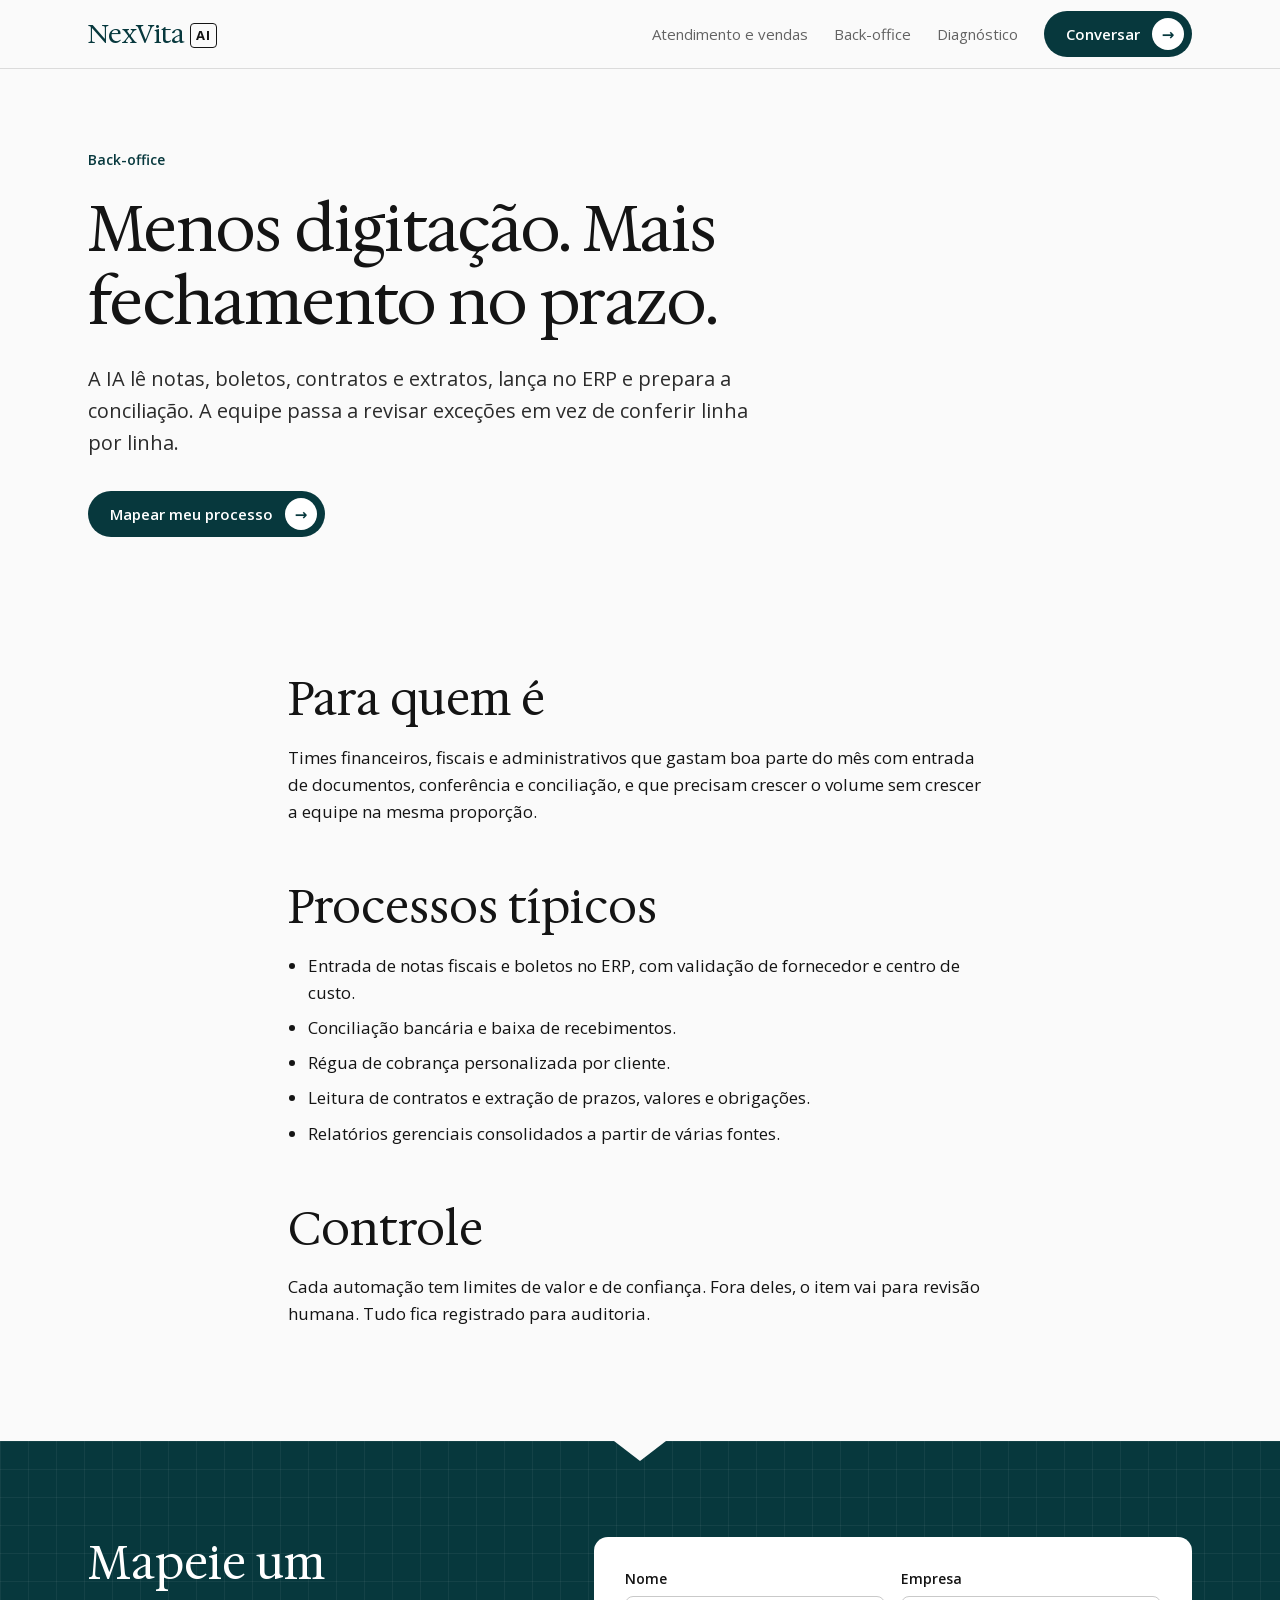
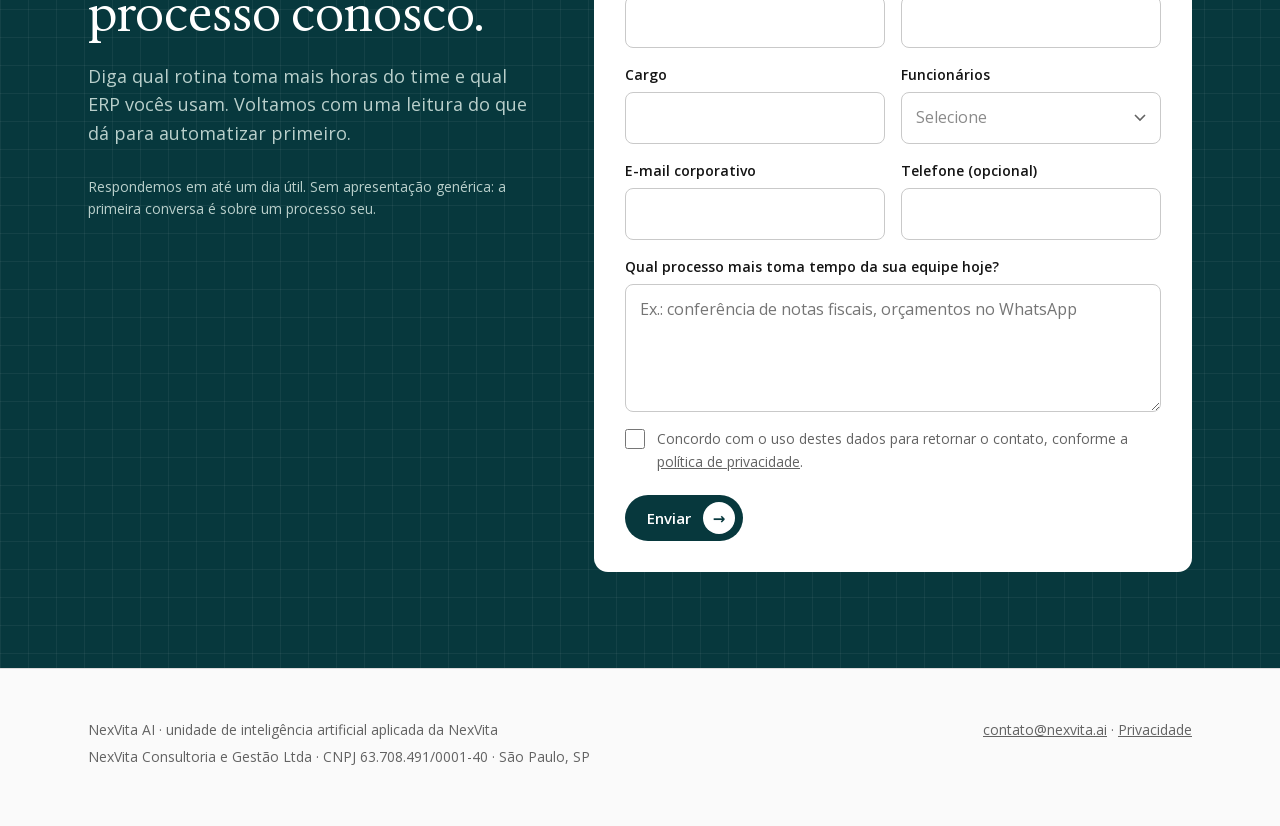
==== backoffice/index.html @ 095fb398 "links relativos" ====
<!doctype html>
<html lang="pt-BR">
<head>
<meta charset="utf-8">
<meta name="viewport" content="width=device-width,initial-scale=1">
<title>Automação de back-office com IA — NexVita AI</title>
<meta name="description" content="Documentos, financeiro e fiscal sem redigitação: leitura de notas e boletos, lançamento no ERP, conciliação e cobrança com IA.">
<link rel="canonical" href="https://nexvita.ai/backoffice/">
<meta property="og:title" content="Automação de back-office com IA — NexVita AI">
<meta property="og:description" content="Documentos, financeiro e fiscal sem redigitação: leitura de notas e boletos, lançamento no ERP, conciliação e cobrança com IA.">
<meta property="og:url" content="https://nexvita.ai/backoffice/">
<meta property="og:type" content="website">
<meta property="og:locale" content="pt_BR">
<meta name="robots" content="noindex,nofollow"><!-- STAGING: remover no lançamento -->
<meta name="theme-color" content="#07383d">
<link rel="icon" href="../assets/favicon.svg" type="image/svg+xml">
<link rel="preload" href="../assets/HedvigLettersSerif.woff2" as="font" type="font/woff2" crossorigin>
<link rel="stylesheet" href="../assets/site.css">
<!-- MEDICAO: inserir aqui GA4 (gtag) e Meta Pixel após aprovação e com aviso de cookies. Nada é carregado hoje. -->
</head>
<body>
<header class="top"><div class="wrap">
  <a class="marca" href="../" aria-label="NexVita AI, início">NexVita <b>AI</b></a>
  <nav class="nav" aria-label="Principal">
    <a href="../whatsapp/">Atendimento e vendas</a>
    <a href="../backoffice/">Back-office</a>
    <a href="../diagnostico/">Diagnóstico</a>
    <a class="btn" href="#conversa">Conversar</a>
  </nav>
</div></header>
<main>

<section class="oferta-topo"><div class="wrap">
 <div class="rot">Back-office</div>
 <h1>Menos digitação. Mais fechamento no prazo.</h1>
 <p class="lead">A IA lê notas, boletos, contratos e extratos, lança no ERP e prepara a conciliação. A equipe passa a revisar exceções em vez de conferir linha por linha.</p>
 <div class="acoes" style="margin-top:32px"><a class="btn" href="#conversa">Mapear meu processo</a></div>
</div></section>
<section class="secao" style="padding-top:24px"><div class="wrap texto">
 <h2>Para quem é</h2>
 <p>Times financeiros, fiscais e administrativos que gastam boa parte do mês com entrada de documentos, conferência e conciliação, e que precisam crescer o volume sem crescer a equipe na mesma proporção.</p>
 <h2>Processos típicos</h2>
 <ul>
  <li>Entrada de notas fiscais e boletos no ERP, com validação de fornecedor e centro de custo.</li>
  <li>Conciliação bancária e baixa de recebimentos.</li>
  <li>Régua de cobrança personalizada por cliente.</li>
  <li>Leitura de contratos e extração de prazos, valores e obrigações.</li>
  <li>Relatórios gerenciais consolidados a partir de várias fontes.</li>
 </ul>
 <h2>Controle</h2>
 <p>Cada automação tem limites de valor e de confiança. Fora deles, o item vai para revisão humana. Tudo fica registrado para auditoria.</p>
</div></section>

<div class="entalhe" aria-hidden="true"></div>
<section class="escuro secao" id="conversa">
 <div class="wrap form-area">
  <div>
   <h2>Mapeie um processo conosco.</h2>
   <p class="muted" style="margin-top:20px;font-size:18px">Diga qual rotina toma mais horas do time e qual ERP vocês usam. Voltamos com uma leitura do que dá para automatizar primeiro.</p>
   <p class="muted small" style="margin-top:28px">Respondemos em até um dia útil. Sem apresentação genérica: a primeira conversa é sobre um processo seu.</p>
  </div>
  <form class="contato" data-oferta="backoffice" novalidate>
   <div class="campos">
    <div class="campo"><label for="nome-backoffice">Nome</label><input id="nome-backoffice" name="nome" autocomplete="name" required></div>
    <div class="campo"><label for="empresa-backoffice">Empresa</label><input id="empresa-backoffice" name="empresa" autocomplete="organization" required></div>
    <div class="campo"><label for="cargo-backoffice">Cargo</label><input id="cargo-backoffice" name="cargo" autocomplete="organization-title"></div>
    <div class="campo"><label for="porte-backoffice">Funcionários</label>
     <select id="porte-backoffice" name="porte" required><option value="">Selecione</option><option>Até 20</option><option>20 a 49</option><option>50 a 249</option><option>250 a 999</option><option>1.000 ou mais</option></select></div>
    <div class="campo"><label for="email-backoffice">E-mail corporativo</label><input id="email-backoffice" name="email" type="email" autocomplete="email" required></div>
    <div class="campo"><label for="tel-backoffice">Telefone (opcional)</label><input id="tel-backoffice" name="telefone" type="tel" autocomplete="tel"></div>
    <div class="campo cheio"><label for="proc-backoffice">Qual processo mais toma tempo da sua equipe hoje?</label><textarea id="proc-backoffice" name="processo" rows="4" placeholder="Ex.: conferência de notas fiscais, orçamentos no WhatsApp"></textarea></div>
    <label class="aceite"><input type="checkbox" name="aceite" required> Concordo com o uso destes dados para retornar o contato, conforme a <a href="../privacidade/">política de privacidade</a>.</label>
    <div class="hp" aria-hidden="true"><input name="website" tabindex="-1" autocomplete="off"></div>
   </div>
   <div class="form-rodape"><button class="btn" type="submit">Enviar</button><span class="status" role="status" aria-live="polite"></span></div>
  </form>
 </div>
</section>
</main>
<footer><div class="wrap">
 <div>NexVita AI · unidade de inteligência artificial aplicada da NexVita<br>NexVita Consultoria e Gestão Ltda · CNPJ 63.708.491/0001-40 · São Paulo, SP</div>
 <div><a href="mailto:contato@nexvita.ai">contato@nexvita.ai</a> · <a href="../privacidade/">Privacidade</a></div>
</div></footer>
<script src="../assets/site.js" defer></script>
</body>
</html>
---- assets/site.css ----
@font-face{font-family:"Hedvig";src:url("HedvigLettersSerif.woff2") format("woff2");font-display:swap}
@font-face{font-family:"Open Sans";src:url("OpenSans.woff2") format("woff2");font-weight:300 800;font-display:swap}

:root{
  --petroleo:#07383d;
  --petroleo-2:#165559;
  --papel:#fafafa;
  --tinta:#141414;
  --cinza:#636363;
  --linha:#dbdbdb;
  --brilho:#a9d6cb;          /* acento da unidade AI, só sobre fundo escuro */
  --serif:"Hedvig",Georgia,"Times New Roman",serif;
  --sans:"Open Sans",system-ui,-apple-system,"Segoe UI",sans-serif;
  --w:1160px;
}
*{box-sizing:border-box}
html{-webkit-text-size-adjust:100%}
body{margin:0;background:var(--papel);color:var(--tinta);font:400 17px/1.6 var(--sans)}
a{color:inherit}
img{max-width:100%}
.wrap{max-width:var(--w);margin:0 auto;padding:0 28px}
h1,h2,h3{font-family:var(--serif);font-weight:400;line-height:1.14;margin:0;text-wrap:balance}
h1{font-size:clamp(40px,6.2vw,76px);letter-spacing:-.01em}
h2{font-size:clamp(30px,3.8vw,46px)}
h3{font-size:24px}
p{margin:0 0 1em;text-wrap:pretty}
.muted{color:var(--cinza)}
.small{font-size:14px}

/* topo */
.top{position:sticky;top:0;z-index:20;background:rgba(250,250,250,.92);backdrop-filter:saturate(1.2) blur(6px);border-bottom:1px solid var(--linha)}
.top .wrap{display:flex;align-items:center;justify-content:space-between;height:68px;gap:24px}
.marca{display:flex;align-items:baseline;gap:6px;text-decoration:none;font-family:var(--serif);font-size:26px;color:var(--petroleo)}
.marca b{font-family:var(--sans);font-weight:700;font-size:13px;letter-spacing:.08em;color:var(--tinta);border:1px solid var(--tinta);border-radius:4px;padding:1px 5px;transform:translateY(-3px)}
.nav{display:flex;gap:26px;align-items:center;font-size:15px}
.nav a{text-decoration:none;color:var(--cinza)}
.nav a:hover{color:var(--tinta)}
@media (max-width:820px){.nav a:not(.btn){display:none}}

/* botões */
.btn{display:inline-flex;align-items:center;gap:12px;min-height:46px;padding:0 8px 0 22px;border-radius:999px;background:var(--petroleo);color:#fff!important;text-decoration:none;font-weight:600;font-size:15px;border:0;cursor:pointer;font-family:var(--sans)}
.btn::after{content:"→";display:grid;place-items:center;width:32px;height:32px;border-radius:50%;background:#fff;color:var(--petroleo);font-weight:700}
.btn:hover{background:var(--petroleo-2)}
.btn:focus-visible,.link:focus-visible,input:focus-visible,select:focus-visible,textarea:focus-visible{outline:2px solid var(--petroleo);outline-offset:3px}
.btn.claro{background:#fff;color:var(--petroleo)!important}
.btn.claro::after{background:var(--petroleo);color:#fff}
.btn.claro:hover{background:#eef5f3}
.link{color:var(--petroleo);font-weight:600;text-decoration:none;border-bottom:1px solid currentColor}

/* abertura */
.abre{padding:96px 0 72px}
.abre .grid{display:grid;grid-template-columns:1.35fr .65fr;gap:56px;align-items:start}
.abre .lead{font-size:20px;color:#2b2b2b;max-width:620px;margin-top:28px}
.abre .acoes{display:flex;gap:22px;align-items:center;margin-top:34px;flex-wrap:wrap}
.abre aside{border-left:1px solid var(--linha);padding-left:28px;padding-top:10px;font-size:16px;color:#4a4a4a}
.abre aside strong{display:block;color:var(--tinta);font-weight:600;margin-bottom:4px}
.abre aside p{margin-bottom:18px}
@media (max-width:900px){.abre{padding:64px 0 48px}.abre .grid{grid-template-columns:1fr;gap:36px}.abre aside{border-left:0;border-top:1px solid var(--linha);padding:24px 0 0}}

/* faixa escura com micro-grid */
.escuro{background:var(--petroleo);color:#eaf2f0;position:relative;overflow:hidden}
.escuro::before{content:"";position:absolute;inset:0;background-image:linear-gradient(rgba(255,255,255,.05) 1px,transparent 1px),linear-gradient(90deg,rgba(255,255,255,.05) 1px,transparent 1px);background-size:28px 28px;pointer-events:none}
.escuro .wrap{position:relative}
.escuro h2{color:#fff}
.escuro .muted{color:#b9cfcb}
.escuro .acento{color:var(--brilho)}
.secao{padding:96px 0}
@media (max-width:820px){.secao{padding:64px 0}}
.entalhe{display:none}
.escuro::after{content:"";position:absolute;left:50%;top:0;transform:translateX(-50%);border-left:26px solid transparent;border-right:26px solid transparent;border-top:20px solid var(--papel)}

/* frentes: lista com pesos diferentes, não cards iguais */
.frentes{margin-top:48px;border-top:1px solid rgba(255,255,255,.18)}
.frente{display:grid;grid-template-columns:220px 1fr auto;gap:36px;padding:34px 0;border-bottom:1px solid rgba(255,255,255,.18);align-items:start;text-decoration:none;color:inherit}
.frente:hover h3{color:var(--brilho)}
.frente .rot{font-size:14px;color:var(--brilho);font-weight:600;padding-top:8px}
.frente h3{font-size:30px;color:#fff;margin-bottom:10px;transition:color .15s}
.frente p{color:#c9dbd7;margin:0;max-width:640px}
.frente .seta{font-size:26px;color:var(--brilho);padding-top:4px}

@media (max-width:820px){.frente{grid-template-columns:1fr;gap:8px}.frente .seta{display:none}}

/* método */
.metodo{display:grid;grid-template-columns:repeat(3,1fr);gap:0;margin-top:40px;border-top:1px solid var(--linha)}
.passo{padding:28px 28px 8px 0}
.passo + .passo{padding-left:28px;border-left:1px solid var(--linha)}
.passo .quando{font-size:13px;font-weight:600;color:var(--petroleo);margin-bottom:14px}
.passo h3{margin-bottom:12px}
@media (max-width:820px){.metodo{grid-template-columns:1fr}.passo + .passo{padding-left:0;border-left:0;border-top:1px solid var(--linha)}}

/* princípios */
.duas{display:grid;grid-template-columns:.8fr 1.2fr;gap:64px;align-items:start}
.duas > div > h2:first-child{margin-top:-6px}
.principios{margin:0;padding:0;list-style:none;border-top:1px solid var(--linha)}
.principios li{padding:22px 0;border-bottom:1px solid var(--linha);display:grid;grid-template-columns:260px 1fr;gap:24px}
.principios strong{font-family:var(--serif);font-weight:400;font-size:21px;line-height:1.25}
.principios span{color:#3a3a3a}
@media (max-width:900px){.duas{grid-template-columns:1fr;gap:28px}.principios li{grid-template-columns:1fr;gap:6px}}

/* exemplos de processos */
.processos{columns:2;column-gap:56px;margin-top:36px;padding:0;list-style:none;border-top:1px solid var(--linha)}
.processos li{break-inside:avoid;padding:14px 0;border-bottom:1px solid var(--linha)}
.processos li b{font-weight:600}
@media (max-width:720px){.processos{columns:1}}

/* faq */
details{border-bottom:1px solid var(--linha);padding:20px 0}
details:first-of-type{border-top:1px solid var(--linha)}
summary{cursor:pointer;font-family:var(--serif);font-size:22px;list-style:none;display:flex;justify-content:space-between;gap:24px}
summary::-webkit-details-marker{display:none}
summary::after{content:"+";font-family:var(--sans);color:var(--petroleo);font-weight:600}
details[open] summary::after{content:"–"}
details p{margin:14px 0 0;color:#333;max-width:760px}

/* formulário */
.form-area{display:grid;grid-template-columns:.85fr 1.15fr;gap:64px;align-items:start}
@media (max-width:900px){.form-area{grid-template-columns:1fr;gap:32px}}
form.contato{background:#fff;border:1px solid rgba(255,255,255,.2);border-radius:14px;padding:30px;color:var(--tinta)}
.campos{display:grid;grid-template-columns:1fr 1fr;gap:16px}
.campo{display:flex;flex-direction:column;gap:6px}
.campo.cheio{grid-column:1/-1}
@media (max-width:560px){.campos{grid-template-columns:1fr}}
label{font-size:14px;font-weight:600}
input,select,textarea{font:inherit;font-size:16px;padding:12px 14px;border:1px solid #c9c9c9;border-radius:8px;background:#fff;color:var(--tinta);min-height:46px;width:100%}
textarea{min-height:120px;resize:vertical}
.aceite{display:block;position:relative;padding-left:32px;font-size:14px;font-weight:400;color:var(--cinza);grid-column:1/-1}
.aceite input{position:absolute;left:0;top:1px;width:20px;min-height:20px;height:20px;margin:0}
.form-rodape{display:flex;justify-content:space-between;align-items:center;gap:16px;margin-top:22px;flex-wrap:wrap}
.status{font-size:14px;color:var(--cinza);min-height:20px}
.status.ok{color:#0b6b4f}.status.erro{color:#a1261b}
.hp{position:absolute;left:-9999px}

/* rodapé */
footer{padding:48px 0 56px;font-size:14px;color:var(--cinza);border-top:1px solid var(--linha)}
footer .wrap{display:flex;justify-content:space-between;gap:24px;flex-wrap:wrap}
footer a{color:var(--cinza)}

/* página de oferta */
.oferta-topo{padding:80px 0 56px}
.oferta-topo .rot{font-size:14px;font-weight:600;color:var(--petroleo);margin-bottom:22px}
.oferta-topo h1{font-size:clamp(38px,5.4vw,64px);max-width:900px}
.oferta-topo .lead{font-size:20px;max-width:700px;margin-top:24px;color:#2b2b2b}
.texto{max-width:760px}
.texto h2{margin:56px 0 18px}
.texto ul{padding-left:20px}
.texto li{margin-bottom:8px}

@media (prefers-reduced-motion:reduce){*{transition:none!important;scroll-behavior:auto!important}}
html{scroll-behavior:smooth}

select{appearance:none;-webkit-appearance:none;background-image:url("data:image/svg+xml,%3Csvg xmlns='http://www.w3.org/2000/svg' width='12' height='8'%3E%3Cpath d='M1 1l5 5 5-5' fill='none' stroke='%23636363' stroke-width='1.6'/%3E%3C/svg%3E");background-repeat:no-repeat;background-position:right 14px center;padding-right:38px}
select:invalid{color:#8a8a8a}
footer .wrap > div{line-height:1.9}
@media (max-width:560px){
 h1{font-size:40px}
 .abre .acoes{flex-direction:column;align-items:flex-start;gap:18px}
 .abre .acoes .link{padding:10px 0}
 footer a{display:inline-block;padding:8px 0}
 .secao{padding:56px 0}
}
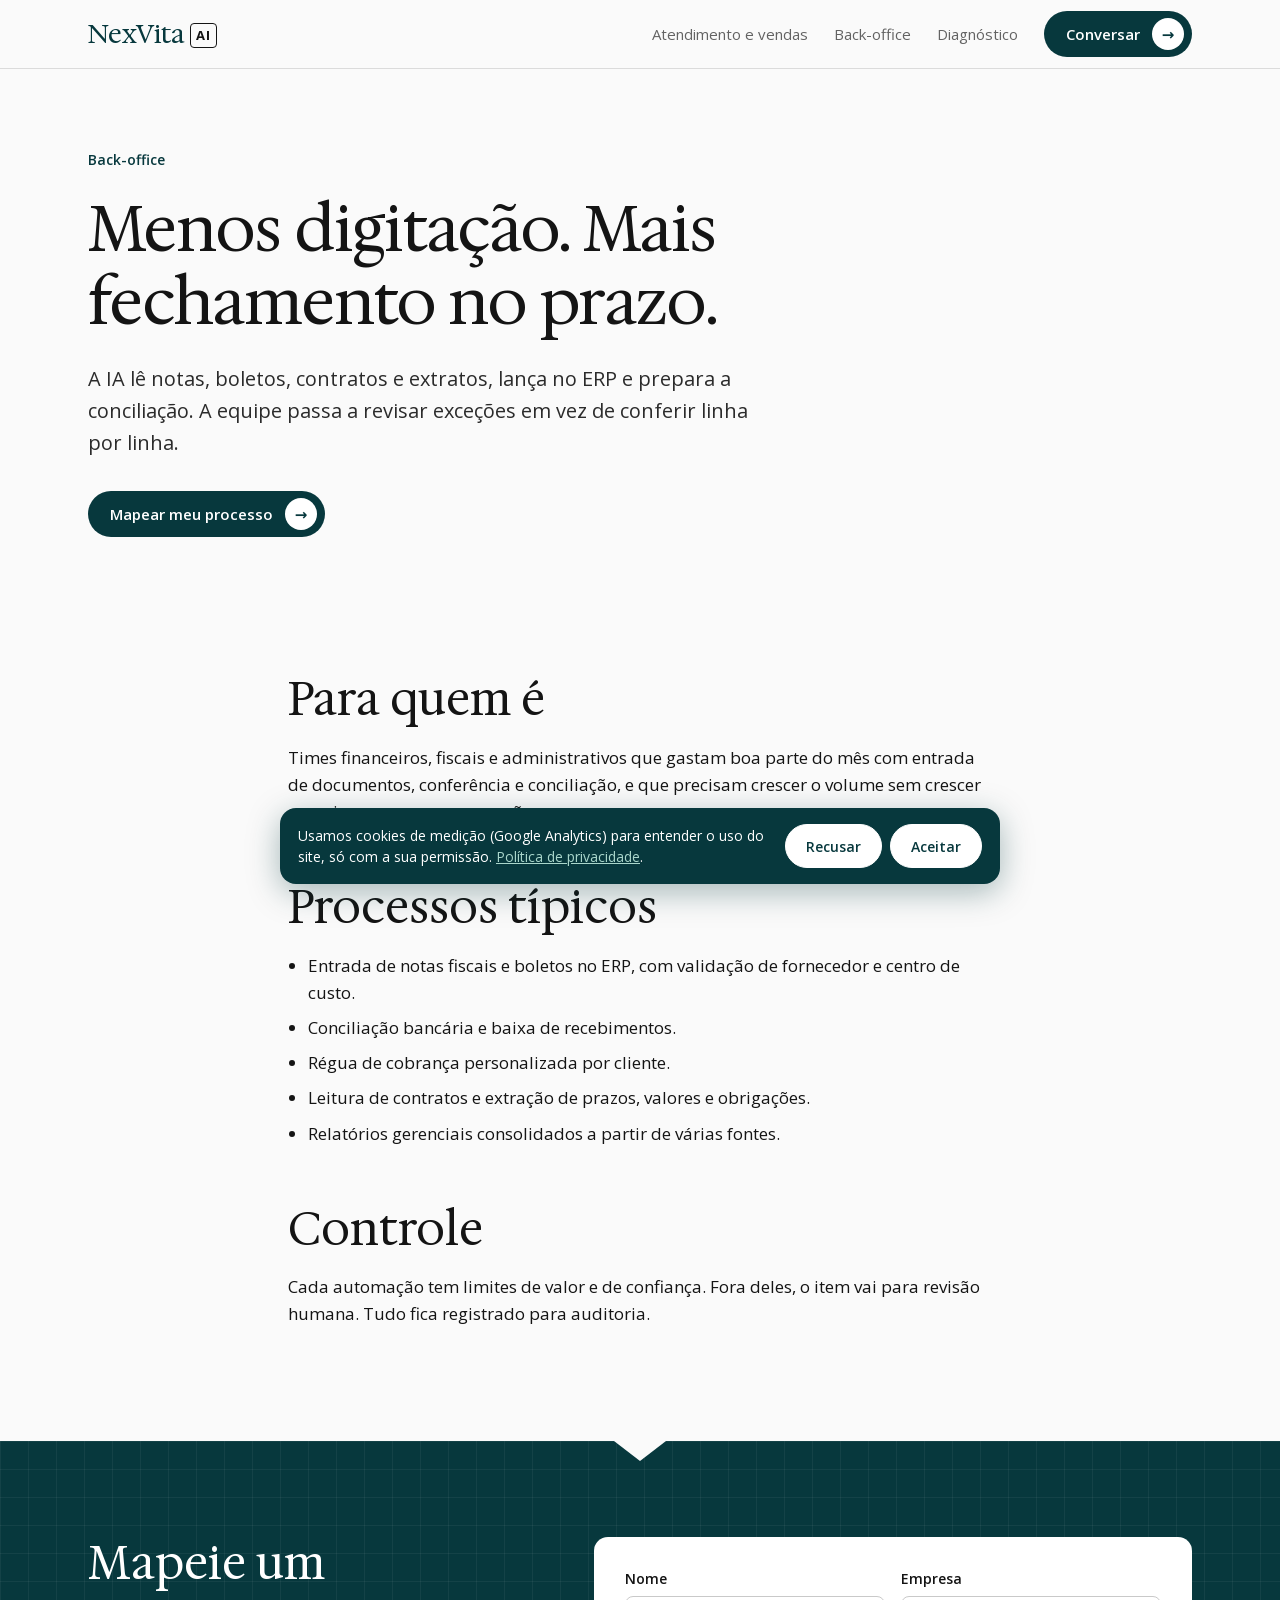
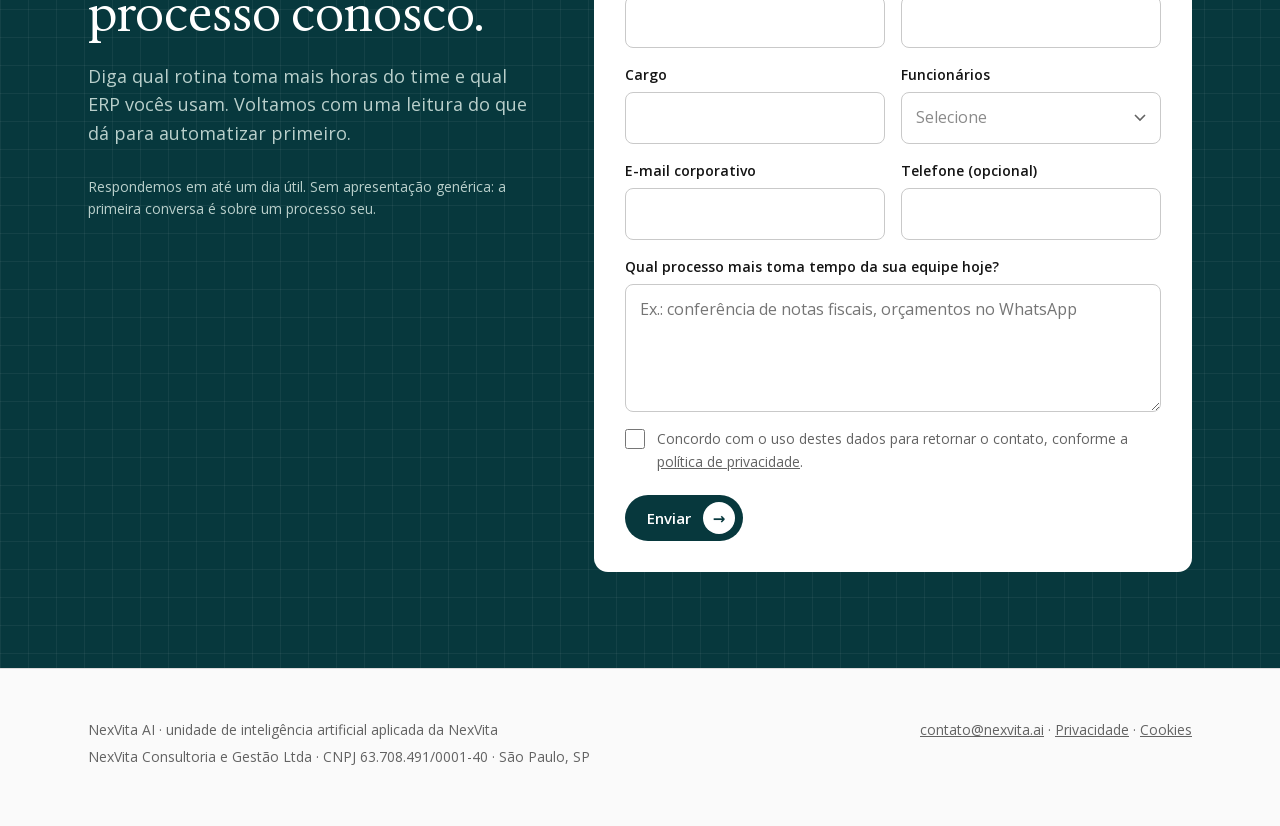
==== commit bfef1ba3: "GA4 G-KE4MM800WH com consentimento (LGPD): aviso de cookies, link Cookies no rodapé, política atuali" ====
--- a/backoffice/index.html
+++ b/backoffice/index.html
@@ -11,12 +11,11 @@
 <meta property="og:url" content="https://nexvita.ai/backoffice/">
 <meta property="og:type" content="website">
 <meta property="og:locale" content="pt_BR">
-<meta name="robots" content="noindex,nofollow"><!-- STAGING: remover no lançamento -->
 <meta name="theme-color" content="#07383d">
 <link rel="icon" href="../assets/favicon.svg" type="image/svg+xml">
 <link rel="preload" href="../assets/HedvigLettersSerif.woff2" as="font" type="font/woff2" crossorigin>
 <link rel="stylesheet" href="../assets/site.css">
-<!-- MEDICAO: inserir aqui GA4 (gtag) e Meta Pixel após aprovação e com aviso de cookies. Nada é carregado hoje. -->
+<!-- MEDICAO: GA4 (G-KE4MM800WH) só carrega após consentimento, via assets/consent.js. Meta Pixel: não instalado. -->
 </head>
 <body>
 <header class="top"><div class="wrap">
@@ -79,8 +78,9 @@
 </main>
 <footer><div class="wrap">
  <div>NexVita AI · unidade de inteligência artificial aplicada da NexVita<br>NexVita Consultoria e Gestão Ltda · CNPJ 63.708.491/0001-40 · São Paulo, SP</div>
- <div><a href="mailto:contato@nexvita.ai">contato@nexvita.ai</a> · <a href="../privacidade/">Privacidade</a></div>
+ <div><a href="mailto:contato@nexvita.ai">contato@nexvita.ai</a> · <a href="../privacidade/">Privacidade</a> · <a href="#" data-cookies>Cookies</a></div>
 </div></footer>
+<script src="../assets/consent.js" defer></script>
 <script src="../assets/site.js" defer></script>
 </body>
 </html>
--- a/assets/site.css
+++ b/assets/site.css
@@ -158,3 +158,11 @@
  footer a{display:inline-block;padding:8px 0}
  .secao{padding:56px 0}
 }
+
+/* aviso de cookies */
+#nv-cookies{position:fixed;left:16px;right:16px;bottom:16px;z-index:50;max-width:720px;margin:0 auto;background:var(--petroleo);color:#fff;border-radius:16px;padding:16px 18px;box-shadow:0 8px 32px rgba(7,56,61,.35),0 0 0 100vmax rgba(250,250,250,0) ;display:flex;gap:16px;align-items:center;flex-wrap:wrap;font-size:14px;line-height:1.5}
+#nv-cookies p{margin:0;flex:1 1 320px}
+#nv-cookies a{color:var(--brilho)}
+.nv-cookies-acoes{display:flex;gap:8px}
+.nv-cookies-acoes button{min-height:44px;padding:0 20px;border-radius:999px;font:600 14px var(--sans);cursor:pointer;border:1px solid #fff;background:#fff;color:var(--petroleo)}
+.nv-cookies-acoes button:focus-visible{outline:2px solid var(--brilho);outline-offset:2px}
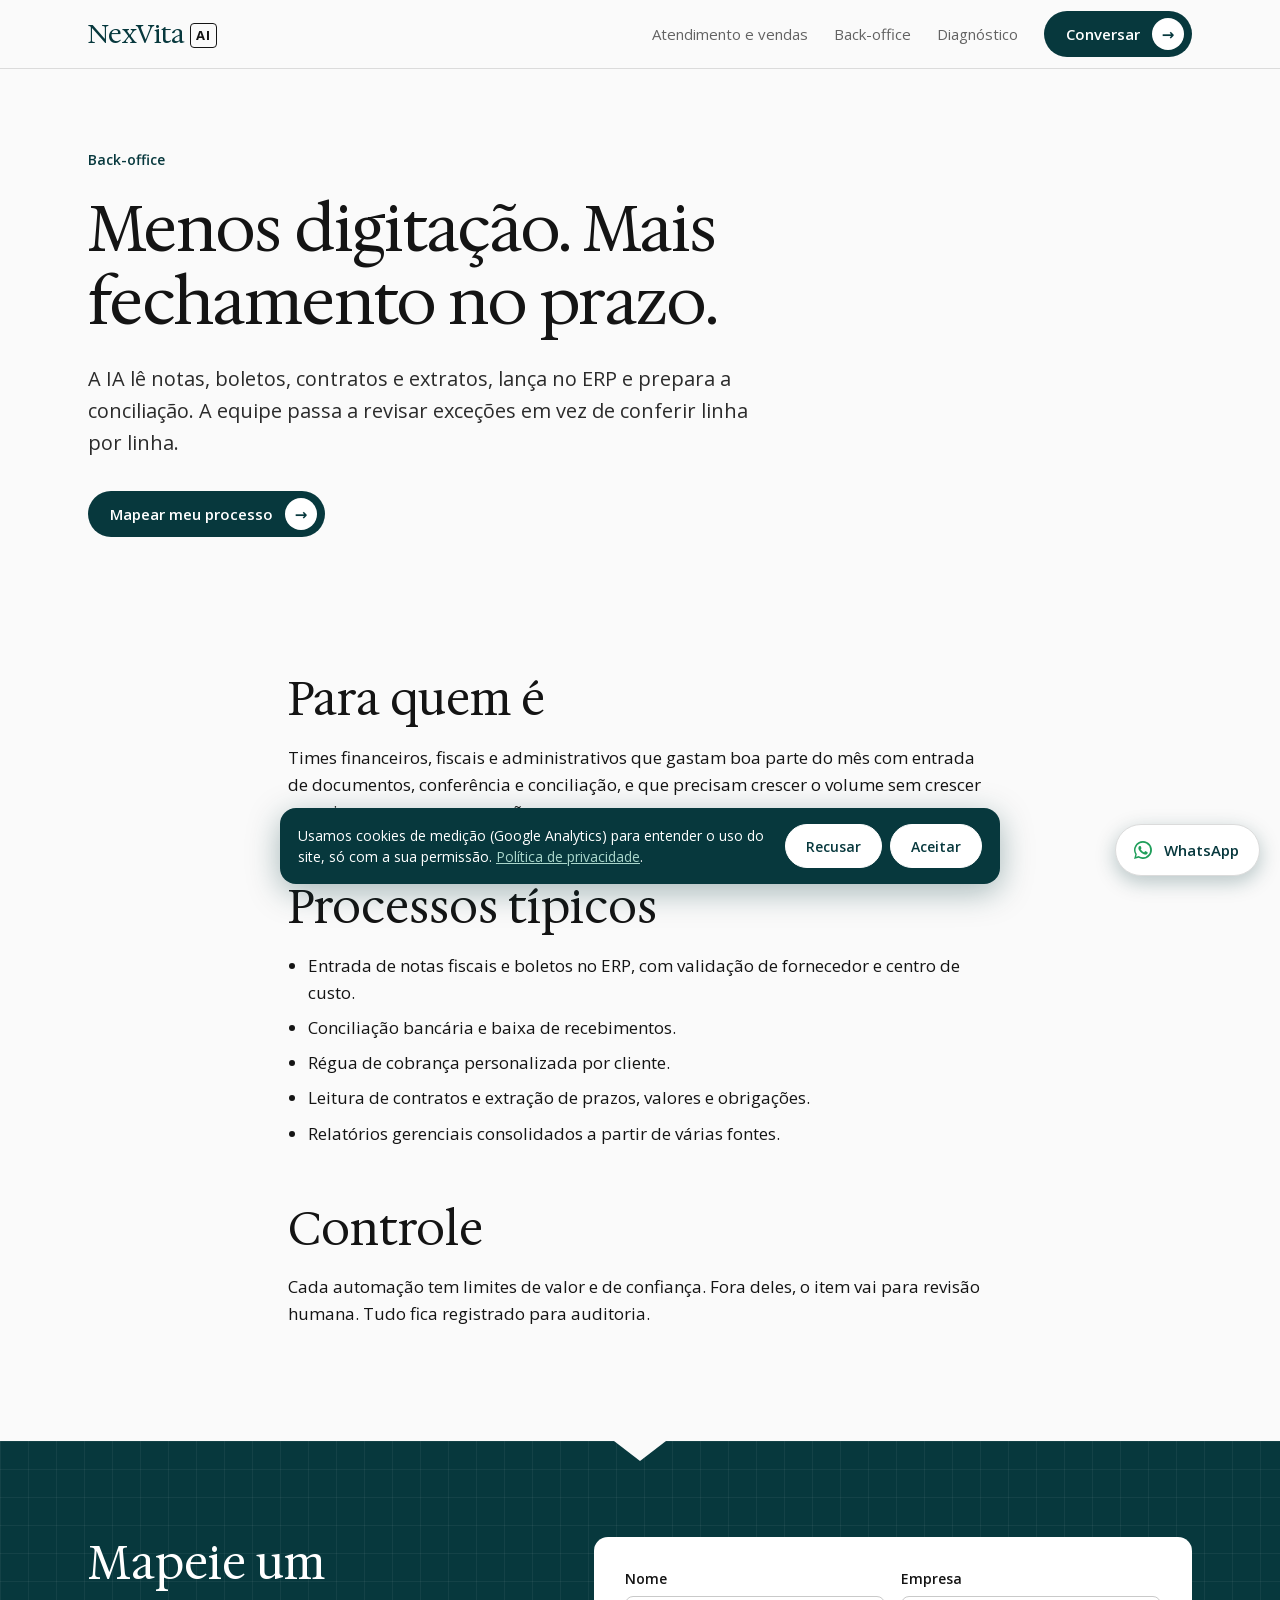
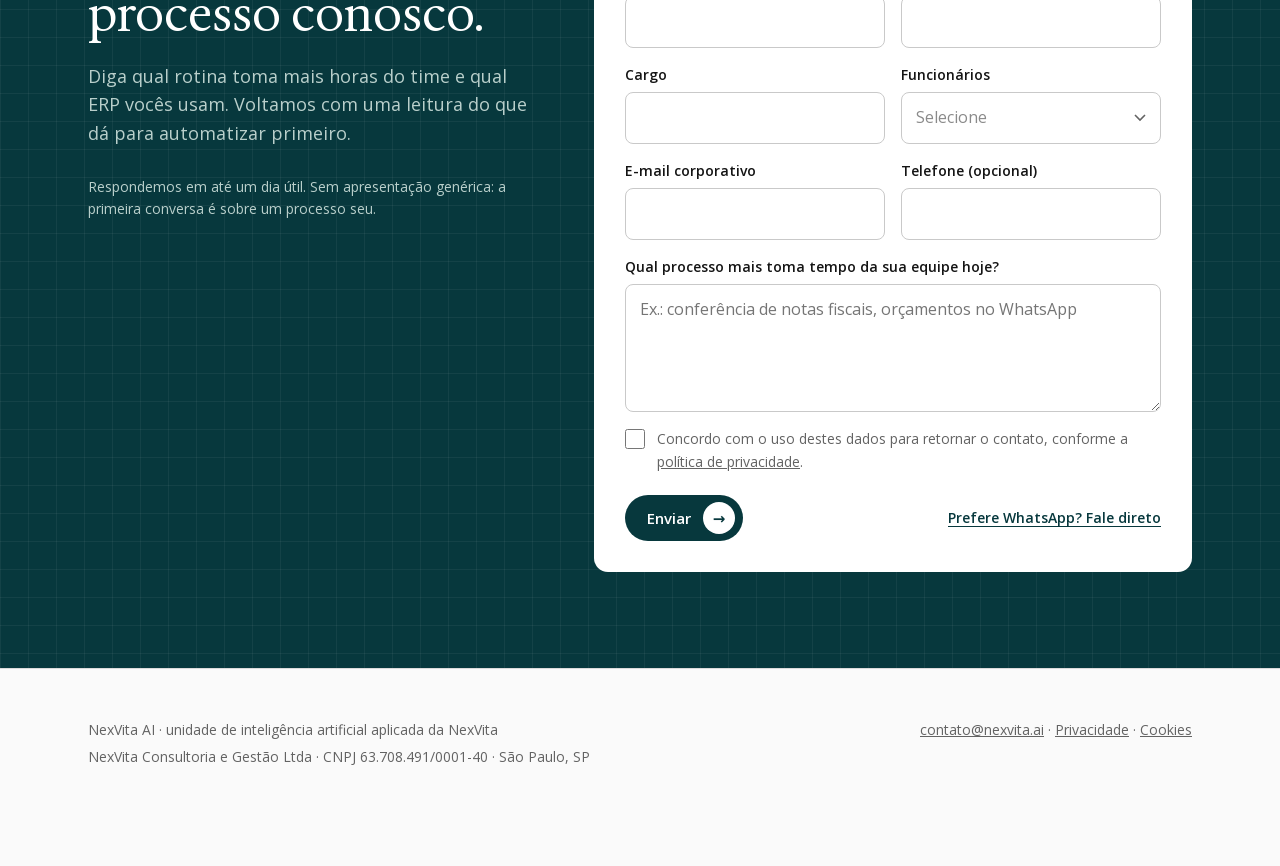
==== commit 25d38ed3: "Formulário: envio real via FormSubmit (antes abria mailto e perdia leads)" ====
--- a/backoffice/index.html
+++ b/backoffice/index.html
@@ -81,6 +81,6 @@
  <div><a href="mailto:contato@nexvita.ai">contato@nexvita.ai</a> · <a href="../privacidade/">Privacidade</a> · <a href="#" data-cookies>Cookies</a></div>
 </div></footer>
 <script src="../assets/consent.js" defer></script>
-<script src="../assets/site.js" defer></script>
+<script src="../assets/site.js?v=20261009" defer></script>
 </body>
 </html>
--- a/assets/site.css
+++ b/assets/site.css
@@ -166,3 +166,13 @@
 .nv-cookies-acoes{display:flex;gap:8px}
 .nv-cookies-acoes button{min-height:44px;padding:0 20px;border-radius:999px;font:600 14px var(--sans);cursor:pointer;border:1px solid #fff;background:#fff;color:var(--petroleo)}
 .nv-cookies-acoes button:focus-visible{outline:2px solid var(--brilho);outline-offset:2px}
+
+/* WhatsApp */
+.nv-wa{position:fixed;right:20px;bottom:24px;z-index:40;display:inline-flex;align-items:center;gap:10px;min-height:52px;padding:0 20px 0 16px;border-radius:999px;background:#fff;color:var(--petroleo);text-decoration:none;font:600 15px var(--sans);border:1px solid var(--linha);box-shadow:0 6px 20px rgba(7,56,61,.28);transition:opacity .2s,transform .2s}
+.nv-wa svg{color:#1f9e5a}
+.nv-wa:hover{background:#eef5f3}
+.nv-wa:focus-visible{outline:2px solid var(--brilho);outline-offset:3px}
+.nv-wa.oculto{opacity:0;transform:translateY(12px);pointer-events:none}
+@media (max-width:560px){.nv-wa span{display:none}.nv-wa{padding:0;width:56px;justify-content:center}}
+.nv-wa-alt{display:inline-flex;align-items:center;min-height:44px;font-size:14px;font-weight:600;color:var(--petroleo);text-decoration:underline;text-underline-offset:3px}
+footer{padding-bottom:96px}
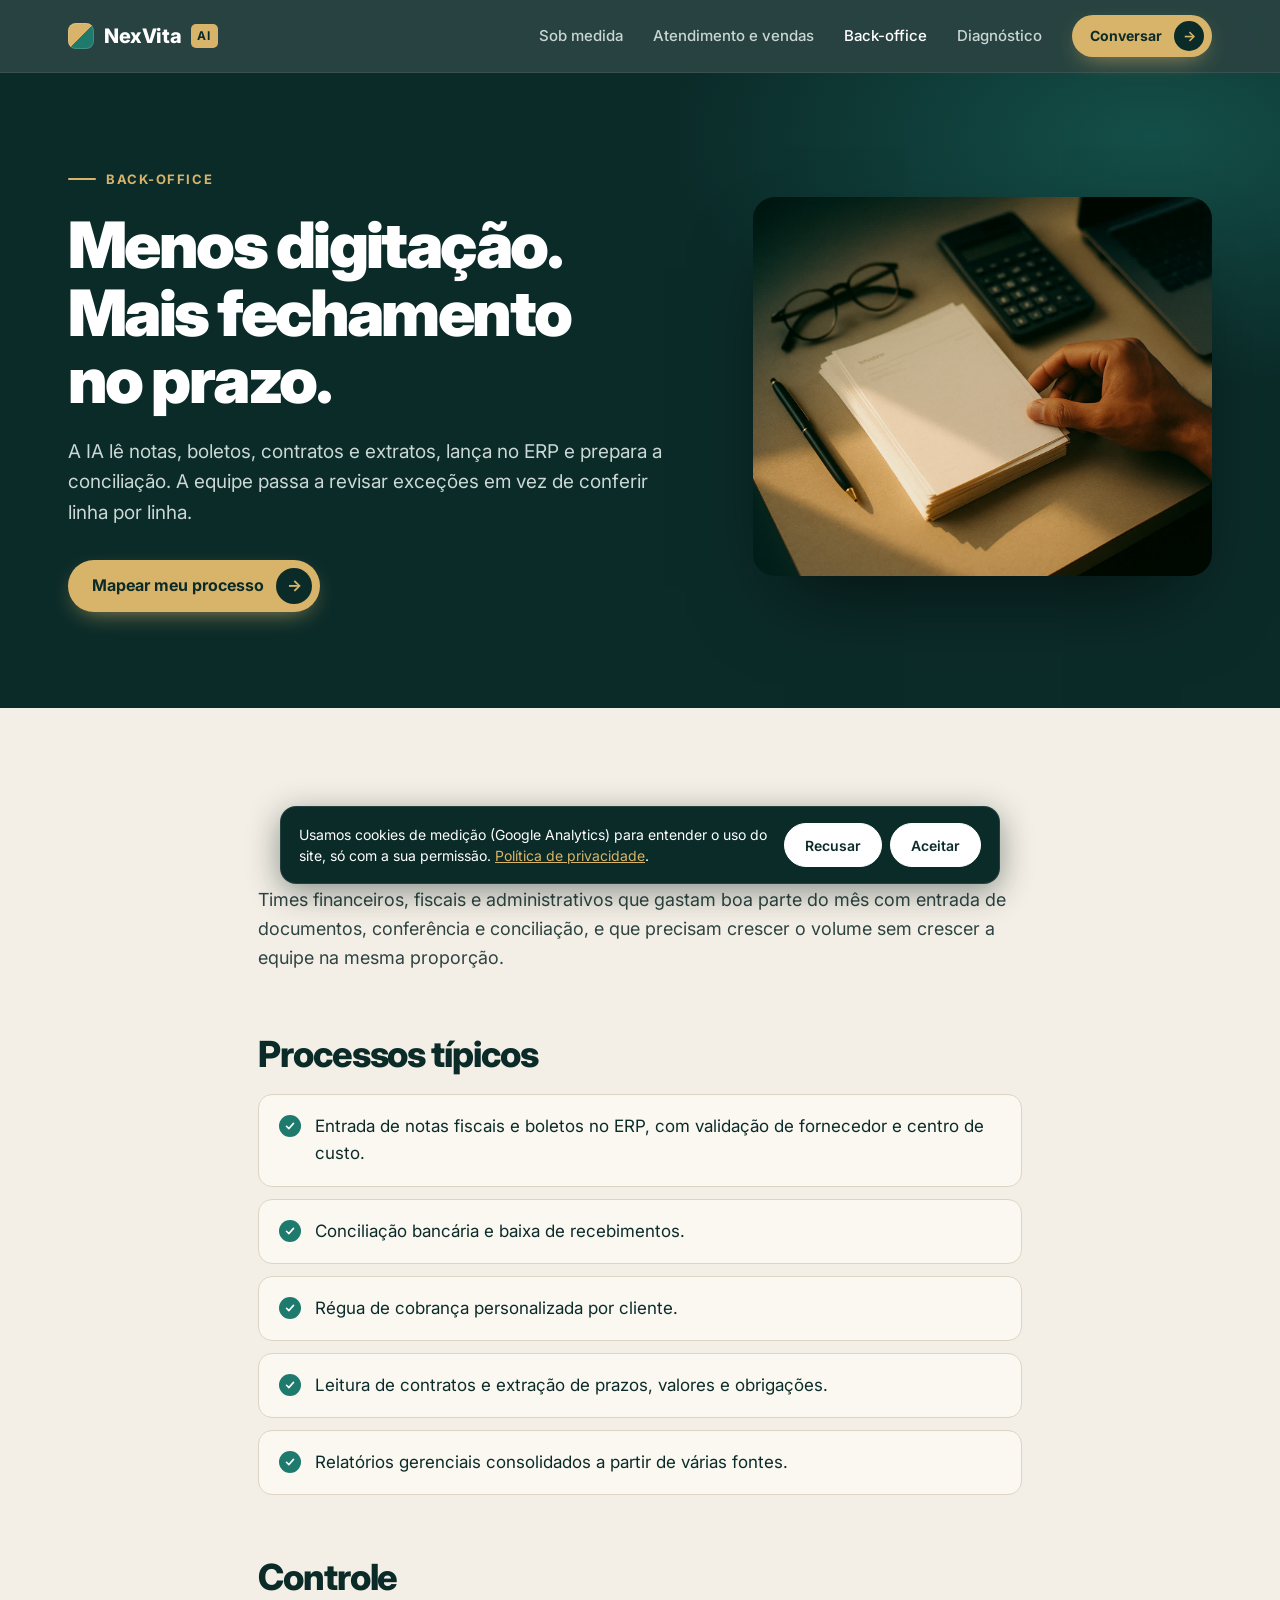
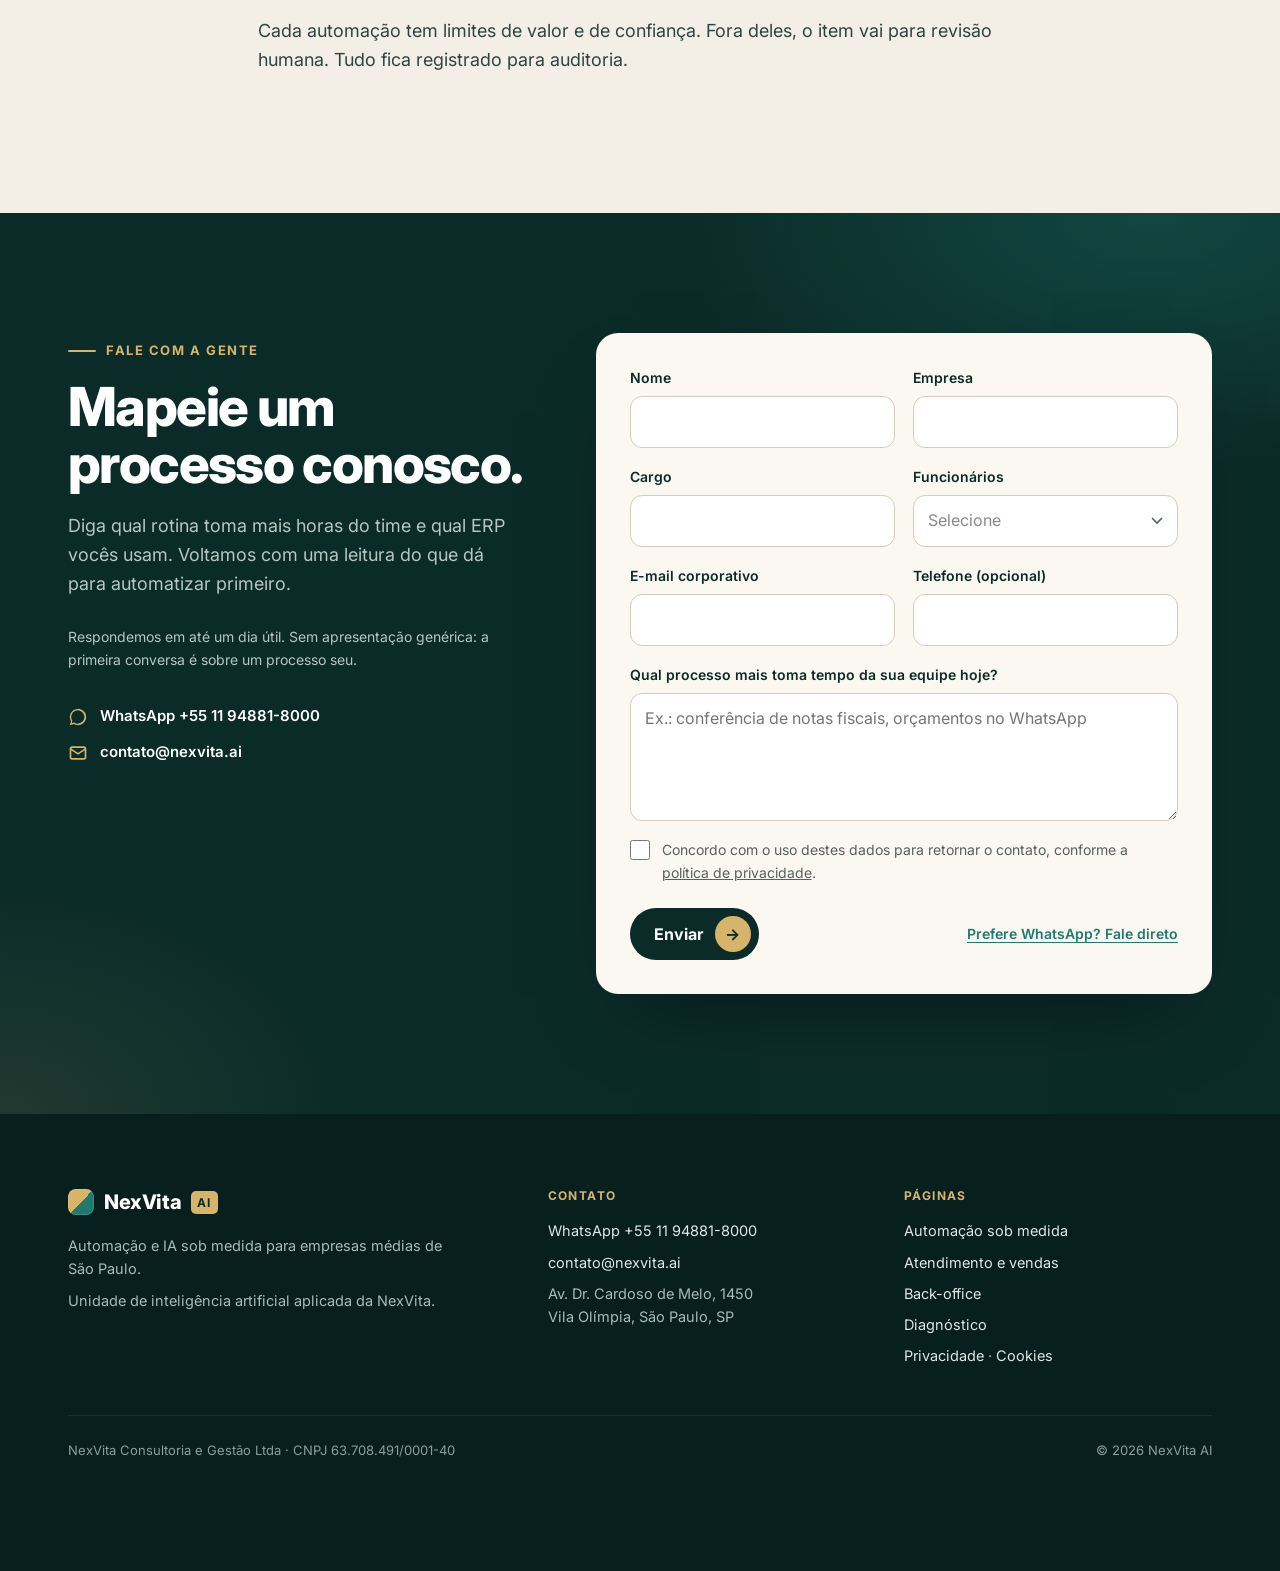
==== commit d09eeacd: "Redesign v2: visual Inter petróleo/bege/dourado, fotos editoriais, vídeo, demo animada e movimento (" ====
--- a/backoffice/index.html
+++ b/backoffice/index.html
@@ -3,6 +3,7 @@
 <head>
 <meta charset="utf-8">
 <meta name="viewport" content="width=device-width,initial-scale=1">
+<script>if("IntersectionObserver" in window)document.documentElement.classList.add("js")</script>
 <title>Automação de back-office com IA — NexVita AI</title>
 <meta name="description" content="Documentos, financeiro e fiscal sem redigitação: leitura de notas e boletos, lançamento no ERP, conciliação e cobrança com IA.">
 <link rel="canonical" href="https://nexvita.ai/backoffice/">
@@ -11,52 +12,63 @@
 <meta property="og:url" content="https://nexvita.ai/backoffice/">
 <meta property="og:type" content="website">
 <meta property="og:locale" content="pt_BR">
-<meta name="theme-color" content="#07383d">
+<meta name="theme-color" content="#0B2B29">
 <link rel="icon" href="../assets/favicon.svg" type="image/svg+xml">
-<link rel="preload" href="../assets/HedvigLettersSerif.woff2" as="font" type="font/woff2" crossorigin>
-<link rel="stylesheet" href="../assets/site.css">
+<link rel="preconnect" href="https://fonts.googleapis.com">
+<link rel="preconnect" href="https://fonts.gstatic.com" crossorigin>
+<link rel="stylesheet" href="https://fonts.googleapis.com/css2?family=Inter:wght@400;500;600;700;800;900&display=swap">
+<link rel="stylesheet" href="../assets/site.css?v=20261014">
 <!-- MEDICAO: GA4 (G-KE4MM800WH) só carrega após consentimento, via assets/consent.js. Meta Pixel: não instalado. -->
 </head>
 <body>
 <header class="top"><div class="wrap">
   <a class="marca" href="../" aria-label="NexVita AI, início">NexVita <b>AI</b></a>
   <nav class="nav" aria-label="Principal">
+    <a href="../sob-medida/">Sob medida</a>
     <a href="../whatsapp/">Atendimento e vendas</a>
-    <a href="../backoffice/">Back-office</a>
+    <a href="../backoffice/" aria-current="page">Back-office</a>
     <a href="../diagnostico/">Diagnóstico</a>
     <a class="btn" href="#conversa">Conversar</a>
   </nav>
 </div></header>
 <main>
 
-<section class="oferta-topo"><div class="wrap">
- <div class="rot">Back-office</div>
- <h1>Menos digitação. Mais fechamento no prazo.</h1>
- <p class="lead">A IA lê notas, boletos, contratos e extratos, lança no ERP e prepara a conciliação. A equipe passa a revisar exceções em vez de conferir linha por linha.</p>
- <div class="acoes" style="margin-top:32px"><a class="btn" href="#conversa">Mapear meu processo</a></div>
+<section class="oferta-topo"><div class="wrap grid-topo">
+ <div>
+ <div class="rot rv">Back-office</div>
+ <h1 class="rv d1">Menos digitação. Mais fechamento no prazo.</h1>
+ <p class="lead rv d2">A IA lê notas, boletos, contratos e extratos, lança no ERP e prepara a conciliação. A equipe passa a revisar exceções em vez de conferir linha por linha.</p>
+ <div class="acoes rv d3"><a class="btn" href="#conversa">Mapear meu processo</a></div>
+ </div>
+ <div class="foto-topo"><img src="../assets/img/contas_pagar.jpg" width="1600" height="1066" alt="Mesa do financeiro com boletos e contas a pagar" fetchpriority="high"></div>
 </div></section>
-<section class="secao" style="padding-top:24px"><div class="wrap texto">
- <h2>Para quem é</h2>
- <p>Times financeiros, fiscais e administrativos que gastam boa parte do mês com entrada de documentos, conferência e conciliação, e que precisam crescer o volume sem crescer a equipe na mesma proporção.</p>
- <h2>Processos típicos</h2>
- <ul>
+<section class="secao"><div class="wrap texto">
+ <h2 class="rv">Para quem é</h2>
+ <p class="rv d1">Times financeiros, fiscais e administrativos que gastam boa parte do mês com entrada de documentos, conferência e conciliação, e que precisam crescer o volume sem crescer a equipe na mesma proporção.</p>
+ <h2 class="rv">Processos típicos</h2>
+ <ul class="rv d1">
   <li>Entrada de notas fiscais e boletos no ERP, com validação de fornecedor e centro de custo.</li>
   <li>Conciliação bancária e baixa de recebimentos.</li>
   <li>Régua de cobrança personalizada por cliente.</li>
   <li>Leitura de contratos e extração de prazos, valores e obrigações.</li>
   <li>Relatórios gerenciais consolidados a partir de várias fontes.</li>
  </ul>
- <h2>Controle</h2>
- <p>Cada automação tem limites de valor e de confiança. Fora deles, o item vai para revisão humana. Tudo fica registrado para auditoria.</p>
+ <h2 class="rv">Controle</h2>
+ <p class="rv d1">Cada automação tem limites de valor e de confiança. Fora deles, o item vai para revisão humana. Tudo fica registrado para auditoria.</p>
 </div></section>
 
 <div class="entalhe" aria-hidden="true"></div>
 <section class="escuro secao" id="conversa">
  <div class="wrap form-area">
-  <div>
+  <div class="form-lado">
+   <div class="eyebrow">Fale com a gente</div>
    <h2>Mapeie um processo conosco.</h2>
    <p class="muted" style="margin-top:20px;font-size:18px">Diga qual rotina toma mais horas do time e qual ERP vocês usam. Voltamos com uma leitura do que dá para automatizar primeiro.</p>
    <p class="muted small" style="margin-top:28px">Respondemos em até um dia útil. Sem apresentação genérica: a primeira conversa é sobre um processo seu.</p>
+   <div class="contato-direto">
+    <div class="linha-c"><svg width="20" height="20" viewBox="0 0 32 32" aria-hidden="true"><path fill="currentColor" d="M16 3a13 13 0 0 0-11.2 19.6L3 29l6.6-1.7A13 13 0 1 0 16 3zm0 23.6c-2 0-4-.6-5.7-1.6l-.4-.2-3.9 1 1-3.8-.3-.4A10.6 10.6 0 1 1 16 26.6z"/></svg><a data-wa="lado-form" href="https://wa.me/5511948818000?text=Ol%C3%A1%2C%20vim%20pelo%20site%20da%20NexVita%20AI%20(backoffice)%20e%20quero%20conversar%20sobre%20um%20processo%20da%20minha%20empresa." target="_blank" rel="noopener">WhatsApp +55 11 94881-8000</a></div>
+    <div class="linha-c"><svg width="20" height="20" viewBox="0 0 24 24" fill="none" stroke="currentColor" stroke-width="2" aria-hidden="true"><rect x="3" y="5" width="18" height="14" rx="2"/><path d="M3 7l9 6 9-6"/></svg><a href="mailto:contato@nexvita.ai">contato@nexvita.ai</a></div>
+   </div>
   </div>
   <form class="contato" data-oferta="backoffice" novalidate>
    <div class="campos">
@@ -77,10 +89,23 @@
 </section>
 </main>
 <footer><div class="wrap">
- <div>NexVita AI · unidade de inteligência artificial aplicada da NexVita<br>NexVita Consultoria e Gestão Ltda · CNPJ 63.708.491/0001-40 · São Paulo, SP</div>
- <div><a href="mailto:contato@nexvita.ai">contato@nexvita.ai</a> · <a href="../privacidade/">Privacidade</a> · <a href="#" data-cookies>Cookies</a></div>
+ <div><a class="marca" href="../" aria-label="NexVita AI, início">NexVita <b>AI</b></a><p>Automação e IA sob medida para empresas médias de São Paulo.</p><p>Unidade de inteligência artificial aplicada da NexVita.</p></div>
+ <div><h4>Contato</h4><ul>
+  <li><a data-wa="rodape" href="https://wa.me/5511948818000?text=Ol%C3%A1%2C%20vim%20pelo%20site%20da%20NexVita%20AI%20(backoffice)%20e%20quero%20conversar%20sobre%20um%20processo%20da%20minha%20empresa." target="_blank" rel="noopener">WhatsApp +55 11 94881-8000</a></li>
+  <li><a href="mailto:contato@nexvita.ai">contato@nexvita.ai</a></li>
+  <li>Av. Dr. Cardoso de Melo, 1450<br>Vila Olímpia, São Paulo, SP</li>
+ </ul></div>
+ <div><h4>Páginas</h4><ul>
+  <li><a href="../sob-medida/">Automação sob medida</a></li>
+  <li><a href="../whatsapp/">Atendimento e vendas</a></li>
+  <li><a href="../backoffice/">Back-office</a></li>
+  <li><a href="../diagnostico/">Diagnóstico</a></li>
+  <li><a href="../privacidade/">Privacidade</a> · <a href="#" data-cookies>Cookies</a></li>
+ </ul></div>
+ <div class="legal"><span>NexVita Consultoria e Gestão Ltda · CNPJ 63.708.491/0001-40</span><span>© 2026 NexVita AI</span></div>
 </div></footer>
 <script src="../assets/consent.js" defer></script>
 <script src="../assets/site.js?v=20261009" defer></script>
+<script src="../assets/motion.js?v=20261014" defer></script>
 </body>
 </html>
--- a/assets/site.css
+++ b/assets/site.css
@@ -1,178 +1,396 @@
-@font-face{font-family:"Hedvig";src:url("HedvigLettersSerif.woff2") format("woff2");font-display:swap}
-@font-face{font-family:"Open Sans";src:url("OpenSans.woff2") format("woff2");font-weight:300 800;font-display:swap}
-
+/* NexVita AI — redesign v2 (Inter, petróleo + bege + dourado) */
 :root{
-  --petroleo:#07383d;
-  --petroleo-2:#165559;
-  --papel:#fafafa;
-  --tinta:#141414;
-  --cinza:#636363;
-  --linha:#dbdbdb;
-  --brilho:#a9d6cb;          /* acento da unidade AI, só sobre fundo escuro */
-  --serif:"Hedvig",Georgia,"Times New Roman",serif;
-  --sans:"Open Sans",system-ui,-apple-system,"Segoe UI",sans-serif;
-  --w:1160px;
+  --petroleo:#0B2B29;
+  --petroleo-2:#123d3a;
+  --petroleo-3:#1a4a46;
+  --verde:#1F7A6E;
+  --dourado:#D8B46A;
+  --dourado-2:#a67c2e;
+  --bege:#F4EFE6;
+  --bege-2:#F2EDE3;
+  --bege-3:#e8e0d1;
+  --papel:#FBF8F2;
+  --tinta:#0B2B29;
+  --cinza:#55625f;
+  --linha:#ddd4c3;
+  --brilho:#D8B46A;
+  --sans:"Inter",system-ui,-apple-system,"Segoe UI",Roboto,sans-serif;
+  --w:1200px;
+  --raio:18px;
+  --sombra:0 1px 2px rgba(11,43,41,.06),0 12px 32px -12px rgba(11,43,41,.22);
+  --ease:cubic-bezier(.2,.7,.2,1);
 }
 *{box-sizing:border-box}
-html{-webkit-text-size-adjust:100%}
-body{margin:0;background:var(--papel);color:var(--tinta);font:400 17px/1.6 var(--sans)}
+html{-webkit-text-size-adjust:100%;scroll-behavior:smooth}
+body{margin:0;background:var(--bege);color:var(--tinta);font:400 17px/1.6 var(--sans);-webkit-font-smoothing:antialiased;overflow-x:hidden}
 a{color:inherit}
-img{max-width:100%}
+img,video{max-width:100%;display:block}
 .wrap{max-width:var(--w);margin:0 auto;padding:0 28px}
-h1,h2,h3{font-family:var(--serif);font-weight:400;line-height:1.14;margin:0;text-wrap:balance}
-h1{font-size:clamp(40px,6.2vw,76px);letter-spacing:-.01em}
-h2{font-size:clamp(30px,3.8vw,46px)}
-h3{font-size:24px}
+h1,h2,h3{font-family:var(--sans);font-weight:800;line-height:1.05;margin:0;letter-spacing:-.03em;text-wrap:balance}
+h1{font-size:clamp(40px,6vw,80px);font-weight:900;letter-spacing:-.04em}
+h2{font-size:clamp(32px,4.2vw,56px)}
+h3{font-size:22px;letter-spacing:-.015em;line-height:1.2}
 p{margin:0 0 1em;text-wrap:pretty}
 .muted{color:var(--cinza)}
 .small{font-size:14px}
+.eyebrow,.rot{display:inline-flex;align-items:center;gap:10px;font-size:13px;font-weight:700;letter-spacing:.12em;text-transform:uppercase;color:var(--verde)}
+.eyebrow::before,.rot::before{content:"";width:28px;height:2px;background:currentColor;border-radius:2px}
+.escuro .eyebrow,.escuro .rot,.hero .eyebrow,.oferta-topo .rot{color:var(--dourado)}
+.secao{padding:120px 0}
+.secao-topo{max-width:760px;margin-bottom:56px}
+.secao-topo h2{margin-top:18px}
+.secao-topo p{margin-top:20px;font-size:19px;color:var(--cinza)}
+.escuro .secao-topo p{color:#b8c9c5}
+@media (max-width:820px){.secao{padding:76px 0}.secao-topo{margin-bottom:36px}}
 
 /* topo */
-.top{position:sticky;top:0;z-index:20;background:rgba(250,250,250,.92);backdrop-filter:saturate(1.2) blur(6px);border-bottom:1px solid var(--linha)}
-.top .wrap{display:flex;align-items:center;justify-content:space-between;height:68px;gap:24px}
-.marca{display:flex;align-items:baseline;gap:6px;text-decoration:none;font-family:var(--serif);font-size:26px;color:var(--petroleo)}
-.marca b{font-family:var(--sans);font-weight:700;font-size:13px;letter-spacing:.08em;color:var(--tinta);border:1px solid var(--tinta);border-radius:4px;padding:1px 5px;transform:translateY(-3px)}
-.nav{display:flex;gap:26px;align-items:center;font-size:15px}
-.nav a{text-decoration:none;color:var(--cinza)}
-.nav a:hover{color:var(--tinta)}
-@media (max-width:820px){.nav a:not(.btn){display:none}}
+.top{position:sticky;top:0;z-index:30;background:rgba(11,43,41,.88);backdrop-filter:saturate(1.3) blur(14px);-webkit-backdrop-filter:saturate(1.3) blur(14px);border-bottom:1px solid rgba(255,255,255,.08);color:var(--bege)}
+.top .wrap{display:flex;align-items:center;justify-content:space-between;height:72px;gap:24px}
+.marca{display:flex;align-items:center;gap:10px;text-decoration:none;font-weight:800;font-size:20px;letter-spacing:-.02em;color:#fff}
+.marca::before{content:"";width:26px;height:26px;border-radius:8px;background:linear-gradient(135deg,var(--dourado) 0 50%,var(--verde) 50% 100%);box-shadow:inset 0 0 0 1px rgba(255,255,255,.15)}
+.marca b{font-weight:700;font-size:12px;letter-spacing:.1em;color:var(--petroleo);background:var(--dourado);border-radius:5px;padding:2px 6px}
+.nav{display:flex;gap:30px;align-items:center;font-size:15px;font-weight:500}
+.nav a{text-decoration:none;color:#c9d6d3;transition:color .2s}
+.nav a:hover,.nav a[aria-current]{color:#fff}
+.nav .btn{min-height:42px;font-size:14px;padding-left:18px}
+.nav .btn::after{width:30px;height:30px}
+@media (max-width:960px){.nav a:not(.btn){display:none}}
 
 /* botões */
-.btn{display:inline-flex;align-items:center;gap:12px;min-height:46px;padding:0 8px 0 22px;border-radius:999px;background:var(--petroleo);color:#fff!important;text-decoration:none;font-weight:600;font-size:15px;border:0;cursor:pointer;font-family:var(--sans)}
-.btn::after{content:"→";display:grid;place-items:center;width:32px;height:32px;border-radius:50%;background:#fff;color:var(--petroleo);font-weight:700}
-.btn:hover{background:var(--petroleo-2)}
-.btn:focus-visible,.link:focus-visible,input:focus-visible,select:focus-visible,textarea:focus-visible{outline:2px solid var(--petroleo);outline-offset:3px}
-.btn.claro{background:#fff;color:var(--petroleo)!important}
-.btn.claro::after{background:var(--petroleo);color:#fff}
-.btn.claro:hover{background:#eef5f3}
-.link{color:var(--petroleo);font-weight:600;text-decoration:none;border-bottom:1px solid currentColor}
-
-/* abertura */
-.abre{padding:96px 0 72px}
-.abre .grid{display:grid;grid-template-columns:1.35fr .65fr;gap:56px;align-items:start}
-.abre .lead{font-size:20px;color:#2b2b2b;max-width:620px;margin-top:28px}
-.abre .acoes{display:flex;gap:22px;align-items:center;margin-top:34px;flex-wrap:wrap}
-.abre aside{border-left:1px solid var(--linha);padding-left:28px;padding-top:10px;font-size:16px;color:#4a4a4a}
-.abre aside strong{display:block;color:var(--tinta);font-weight:600;margin-bottom:4px}
-.abre aside p{margin-bottom:18px}
-@media (max-width:900px){.abre{padding:64px 0 48px}.abre .grid{grid-template-columns:1fr;gap:36px}.abre aside{border-left:0;border-top:1px solid var(--linha);padding:24px 0 0}}
-
-/* faixa escura com micro-grid */
-.escuro{background:var(--petroleo);color:#eaf2f0;position:relative;overflow:hidden}
-.escuro::before{content:"";position:absolute;inset:0;background-image:linear-gradient(rgba(255,255,255,.05) 1px,transparent 1px),linear-gradient(90deg,rgba(255,255,255,.05) 1px,transparent 1px);background-size:28px 28px;pointer-events:none}
-.escuro .wrap{position:relative}
-.escuro h2{color:#fff}
-.escuro .muted{color:#b9cfcb}
-.escuro .acento{color:var(--brilho)}
-.secao{padding:96px 0}
-@media (max-width:820px){.secao{padding:64px 0}}
+.btn{display:inline-flex;align-items:center;gap:12px;min-height:52px;padding:0 8px 0 24px;border-radius:999px;background:var(--dourado);color:var(--petroleo)!important;text-decoration:none;font-weight:700;font-size:16px;border:0;cursor:pointer;font-family:var(--sans);transition:transform .25s var(--ease),box-shadow .25s,background .2s;box-shadow:0 8px 24px -10px rgba(216,180,106,.8)}
+.btn::after{content:"→";display:grid;place-items:center;width:36px;height:36px;border-radius:50%;background:var(--petroleo);color:var(--dourado);font-weight:700;transition:transform .25s var(--ease)}
+.btn:hover{background:#e3c37f;transform:translateY(-2px)}
+.btn:hover::after{transform:translateX(3px)}
+.btn:focus-visible,.link:focus-visible,input:focus-visible,select:focus-visible,textarea:focus-visible,.btn-wa:focus-visible,summary:focus-visible,.frente:focus-visible{outline:2px solid var(--dourado);outline-offset:3px}
+.btn-wa{display:inline-flex;align-items:center;gap:10px;min-height:52px;padding:0 22px;border-radius:999px;text-decoration:none;font-weight:600;font-size:16px;color:#fff;border:1px solid rgba(255,255,255,.35);transition:background .2s,border-color .2s,transform .25s var(--ease)}
+.btn-wa svg{color:#4fd68a;flex:none}
+.btn-wa:hover{background:rgba(255,255,255,.08);border-color:#fff;transform:translateY(-2px)}
+.btn-wa.no-claro{color:var(--petroleo);border-color:var(--petroleo)}
+.btn-wa.no-claro svg{color:#1f9e5a}
+.btn-wa.no-claro:hover{background:rgba(11,43,41,.06)}
+.link{color:var(--verde);font-weight:700;text-decoration:none;border-bottom:2px solid currentColor;padding-bottom:2px}
+.acoes{display:flex;gap:14px;align-items:center;flex-wrap:wrap}
+
+/* hero */
+.hero{position:relative;background:var(--petroleo);color:var(--bege);overflow:hidden;isolation:isolate}
+.hero::before{content:"";position:absolute;inset:0;z-index:-1;background:radial-gradient(900px 500px at 85% 20%,rgba(31,122,110,.45),transparent 60%),radial-gradient(700px 400px at 10% 110%,rgba(216,180,106,.16),transparent 60%)}
+.hero .wrap{display:grid;grid-template-columns:1.1fr .9fr;gap:64px;align-items:center;padding-top:88px;padding-bottom:110px}
+.hero h1{color:#fff;margin:22px 0 0}
+.hero h1 em{font-style:normal;color:var(--dourado)}
+.hero .lead{font-size:20px;line-height:1.55;color:#cbd8d5;max-width:560px;margin:26px 0 30px}
+.selos{display:flex;flex-wrap:wrap;gap:10px;margin:0 0 34px;padding:0;list-style:none}
+.selos li{display:inline-flex;align-items:center;gap:8px;padding:8px 14px;border-radius:999px;background:rgba(255,255,255,.06);border:1px solid rgba(255,255,255,.12);font-size:14px;font-weight:600;color:#e9efe9}
+.selos li::before{content:"";width:7px;height:7px;border-radius:50%;background:var(--dourado)}
+.hero-foto{position:relative;aspect-ratio:4/5}
+.hero-foto .moldura{position:absolute;inset:0;border-radius:24px;overflow:hidden;box-shadow:0 40px 80px -30px rgba(0,0,0,.6)}
+.hero-foto img{width:100%;height:100%;object-fit:cover;transform:scale(1.1);transition:transform 1.8s var(--ease);will-change:transform}
+.hero-foto.ativo img{transform:scale(1.02)}
+.hero-foto .moldura::after{content:"";position:absolute;inset:0;background:linear-gradient(180deg,transparent 55%,rgba(11,43,41,.55))}
+.flutua{position:absolute;z-index:2;background:var(--papel);color:var(--petroleo);border-radius:16px;padding:14px 16px;box-shadow:0 20px 40px -16px rgba(0,0,0,.45);display:flex;gap:12px;align-items:center;font-size:14px;line-height:1.35;max-width:280px;animation:flutuar 6s ease-in-out infinite}
+.flutua b{display:block;font-size:15px}
+.flutua small{display:block;color:var(--cinza);font-size:12px}
+.flutua .ic{flex:none;width:38px;height:38px;border-radius:11px;display:grid;place-items:center;background:var(--verde);color:#fff}
+.flutua.f1{left:-36px;bottom:72px}
+.flutua.f2{right:-24px;top:40px;animation-delay:-3s}
+.flutua .tag{display:inline-block;margin-top:4px;font-size:10px;font-weight:700;letter-spacing:.08em;text-transform:uppercase;color:var(--dourado-2)}
+@keyframes flutuar{0%,100%{transform:translateY(0)}50%{transform:translateY(-8px)}}
+@media (max-width:960px){
+ .hero .wrap{grid-template-columns:1fr;gap:48px;padding-top:56px;padding-bottom:80px}
+ .hero-foto{max-width:460px;width:100%;margin:0 auto;aspect-ratio:4/4.4}
+ .flutua.f1{left:-8px;bottom:24px}.flutua.f2{right:-8px;top:20px}
+}
+@media (max-width:480px){.flutua{max-width:230px;font-size:13px;padding:10px 12px}.flutua .ic{width:32px;height:32px}.flutua.f2{display:none}}
+
+/* faixa de selos */
+.faixa{background:var(--petroleo-2);color:#dfe8e5;border-top:1px solid rgba(255,255,255,.06)}
+.faixa .wrap{display:grid;grid-template-columns:repeat(3,1fr);gap:24px;padding-top:30px;padding-bottom:30px}
+.faixa .item{display:flex;gap:16px;align-items:center;font-size:15px;line-height:1.4}
+.faixa strong{display:block;color:#fff;font-size:17px}
+.faixa .num{flex:none;display:grid;place-items:center;width:52px;height:52px;border-radius:14px;background:rgba(216,180,106,.12);color:var(--dourado)}
+@media (max-width:820px){.faixa .wrap{grid-template-columns:1fr;gap:18px}}
+
+/* dores com imagem */
+.dores{display:grid;grid-template-columns:repeat(4,1fr);gap:20px}
+.dor{position:relative;border-radius:var(--raio);overflow:hidden;min-height:420px;color:#fff;display:flex;flex-direction:column;justify-content:flex-end;padding:24px;background:var(--petroleo);isolation:isolate;box-shadow:var(--sombra)}
+.dor img{position:absolute;inset:0;width:100%;height:100%;object-fit:cover;z-index:-2;transition:transform .9s var(--ease)}
+.dor::before{content:"";position:absolute;inset:0;z-index:-1;background:linear-gradient(180deg,rgba(11,43,41,0) 30%,rgba(11,43,41,.94) 90%)}
+.dor:hover img{transform:scale(1.06)}
+.dor .n{font-size:12px;font-weight:700;letter-spacing:.12em;text-transform:uppercase;color:var(--dourado);margin-bottom:8px}
+.dor h3{font-size:21px;color:#fff;margin-bottom:6px}
+.dor p{margin:0;font-size:15px;color:#d4e0dd;line-height:1.45}
+@media (max-width:1040px){.dores{grid-template-columns:repeat(2,1fr)}}
+@media (max-width:560px){.dores{grid-template-columns:1fr}.dor{min-height:340px}}
+
+/* antes → depois (mock animado) */
+.demo{display:grid;grid-template-columns:1fr auto 1.3fr;gap:28px;align-items:center}
+.tela{background:#fff;border-radius:22px;box-shadow:var(--sombra);overflow:hidden;border:1px solid var(--linha)}
+.tela-topo{display:flex;align-items:center;gap:10px;padding:14px 18px;border-bottom:1px solid #eee6d6;font-size:14px;font-weight:700;color:var(--petroleo)}
+.tela-topo .av{flex:none;width:32px;height:32px;border-radius:50%;background:var(--bege-3);display:grid;place-items:center;font-size:12px;color:var(--petroleo)}
+.tela-topo .av.verde{background:#1f9e5a;color:#fff}
+.tela-topo small{display:block;font-weight:500;color:var(--cinza);font-size:12px}
+.chat{padding:20px 18px 22px;background:#efe9dd;min-height:280px;display:flex;flex-direction:column;gap:10px}
+.bolha{align-self:flex-start;max-width:90%;background:#fff;border-radius:4px 14px 14px 14px;padding:10px 14px;font-size:14.5px;line-height:1.45;box-shadow:0 1px 1px rgba(0,0,0,.06);opacity:0;transform:translateY(10px)}
+.bolha time{display:block;text-align:right;font-size:11px;color:#7d8883;margin-top:2px}
+.bolha.digitando{width:64px;display:flex;gap:4px;padding:14px;overflow:hidden}
+.bolha.digitando i{width:7px;height:7px;border-radius:50%;background:#a9b3ae;animation:pisca 1s infinite}
+.bolha.digitando i:nth-child(2){animation-delay:.15s}.bolha.digitando i:nth-child(3){animation-delay:.3s}
+@keyframes pisca{0%,100%{opacity:.3}50%{opacity:1}}
+.seta-demo{width:64px;height:64px;border-radius:50%;background:var(--petroleo);display:grid;place-items:center;color:var(--dourado);font-size:26px;box-shadow:var(--sombra);position:relative}
+.seta-demo::before{content:"";position:absolute;inset:-8px;border-radius:50%;border:2px solid rgba(31,122,110,.5);opacity:0}
+.planilha{width:100%;border-collapse:collapse;font-size:14px;font-variant-numeric:tabular-nums}
+.planilha th{background:#f6f2ea;text-align:left;font-weight:700;font-size:12px;letter-spacing:.04em;text-transform:uppercase;color:var(--cinza);padding:11px 14px;border-bottom:1px solid #eee6d6}
+.planilha td{padding:12px 14px;border-bottom:1px solid #f1ebdf;white-space:nowrap}
+.planilha tr.nova{opacity:0;transform:translateY(-6px)}
+.planilha .st{display:inline-block;padding:3px 9px;border-radius:999px;font-size:12px;font-weight:700;background:#e4f1ee;color:var(--verde)}
+.planilha .st.novo{background:#f7ecd4;color:#7a5618}
+.planilha-wrap{overflow-x:auto}
+.demo-nota{margin-top:24px;font-size:14px;color:var(--cinza);display:flex;gap:10px;align-items:center;flex-wrap:wrap}
+.selo-ex{font-size:11px;font-weight:700;letter-spacing:.08em;text-transform:uppercase;background:var(--petroleo);color:var(--dourado);padding:3px 8px;border-radius:6px}
+.demo.rodando .b1{animation:entra .5s var(--ease) .3s forwards}
+.demo.rodando .b2{animation:entra .5s var(--ease) 1.1s forwards,some .3s 2.2s forwards}
+.demo.rodando .b3{animation:entra .5s var(--ease) 2.3s forwards}
+.demo.rodando .seta-demo::before{animation:pulso 1.4s ease-out 3s 2}
+.demo.rodando tr.nova{animation:entra .6s var(--ease) 3.4s forwards}
+.demo.rodando tr.nova td{animation:realce 2.4s ease 3.4s forwards}
+@keyframes entra{to{opacity:1;transform:none}}
+@keyframes some{to{opacity:0;height:0;padding:0;margin:-10px 0 0}}
+@keyframes pulso{0%{opacity:1;transform:scale(1)}100%{opacity:0;transform:scale(1.5)}}
+@keyframes realce{0%{background:rgba(216,180,106,.4)}100%{background:rgba(216,180,106,.14)}}
+@media (max-width:960px){.demo{grid-template-columns:1fr}.seta-demo{margin:0 auto;transform:rotate(90deg)}}
+
+/* passos */
+.passos{display:grid;grid-template-columns:repeat(3,1fr);gap:24px;position:relative;padding-top:4px}
+.passo{position:relative;background:var(--papel);border:1px solid var(--linha);border-radius:var(--raio);padding:34px 30px 30px;transition:transform .35s var(--ease),box-shadow .35s}
+.passo:hover{transform:translateY(-4px);box-shadow:var(--sombra)}
+.passo .num{display:block;font-size:64px;font-weight:900;letter-spacing:-.05em;line-height:1;color:transparent;-webkit-text-stroke:1.5px var(--verde);margin-bottom:22px}
+.passo .quando{font-size:13px;font-weight:700;letter-spacing:.08em;text-transform:uppercase;color:var(--dourado-2);margin-bottom:10px}
+.passo h3{margin-bottom:10px}
+.passo p{margin:0;color:var(--cinza)}
+.linha-passos{position:absolute;left:0;right:0;top:-18px;height:3px;background:linear-gradient(90deg,var(--verde),var(--dourado));transform-origin:left;transform:scaleX(0);transition:transform 1.6s var(--ease);border-radius:3px}
+.passos.visivel .linha-passos{transform:scaleX(1)}
+@media (max-width:860px){.passos{grid-template-columns:1fr}.linha-passos{display:none}}
+
+/* cards de exemplo */
+.cards{display:grid;grid-template-columns:repeat(3,1fr);gap:20px}
+.card{position:relative;background:var(--papel);border:1px solid var(--linha);border-radius:var(--raio);padding:28px;transition:transform .35s var(--ease),box-shadow .35s,border-color .35s;overflow:hidden}
+.card:hover{transform:translateY(-6px);box-shadow:var(--sombra);border-color:transparent}
+.card::after{content:"";position:absolute;left:0;right:0;bottom:0;height:3px;background:linear-gradient(90deg,var(--verde),var(--dourado));transform:scaleX(0);transform-origin:left;transition:transform .45s var(--ease)}
+.card:hover::after{transform:scaleX(1)}
+.card .ic{width:52px;height:52px;border-radius:14px;background:var(--petroleo);color:var(--dourado);display:grid;place-items:center;margin-bottom:22px;transition:transform .35s var(--ease)}
+.card:hover .ic{transform:rotate(-6deg) scale(1.05)}
+.card .ic svg{width:26px;height:26px}
+.card h3{margin-bottom:10px;padding-right:70px}
+.card p{margin:0;color:var(--cinza);font-size:16px}
+.card .ex{position:absolute;top:24px;right:24px;font-size:11px;font-weight:700;letter-spacing:.08em;text-transform:uppercase;color:var(--dourado-2);border:1px solid rgba(166,124,46,.45);border-radius:6px;padding:2px 7px}
+.card .fluxo{display:flex;gap:6px;flex-wrap:wrap;margin-top:18px;align-items:center}
+.card .fluxo span{font-size:12px;font-weight:600;color:var(--petroleo);background:var(--bege-2);border:1px solid var(--linha);border-radius:999px;padding:3px 10px}
+.card .fluxo i{font-style:normal;color:var(--dourado-2);font-size:12px}
+@media (max-width:1000px){.cards{grid-template-columns:repeat(2,1fr)}}
+@media (max-width:620px){.cards{grid-template-columns:1fr}}
+
+/* vídeo */
+.video-bloco{display:grid;grid-template-columns:1fr 360px;gap:80px;align-items:center}
+.video-moldura{position:relative;border-radius:28px;overflow:hidden;background:#000;aspect-ratio:9/16;box-shadow:0 40px 80px -30px rgba(0,0,0,.6);border:6px solid #16403c}
+.video-moldura video{width:100%;height:100%;object-fit:cover}
+.video-play{position:absolute;inset:0;display:grid;place-items:center;background:linear-gradient(180deg,rgba(11,43,41,0) 40%,rgba(11,43,41,.5));border:0;cursor:pointer;color:var(--petroleo);padding:0;width:100%}
+.video-play span{width:84px;height:84px;border-radius:50%;background:var(--dourado);display:grid;place-items:center;animation:anel 2.4s infinite;transition:transform .25s var(--ease)}
+.video-play:hover span{transform:scale(1.08)}
+.video-play svg{margin-left:5px}
+@keyframes anel{0%{box-shadow:0 0 0 0 rgba(216,180,106,.55)}80%,100%{box-shadow:0 0 0 22px rgba(216,180,106,0)}}
+.video-moldura.tocando .video-play{display:none}
+.video-lista{list-style:none;padding:0;margin:28px 0 32px;display:grid;gap:14px}
+.video-lista li{display:flex;gap:14px;align-items:flex-start;color:#d0dcd9}
+.video-lista li::before,.texto li::before{content:"";flex:none;width:22px;height:22px;margin-top:2px;border-radius:50%;background:var(--verde) url("data:image/svg+xml,%3Csvg xmlns='http://www.w3.org/2000/svg' viewBox='0 0 24 24'%3E%3Cpath d='M6 12.5l4 4 8-9' fill='none' stroke='%23fff' stroke-width='2.6' stroke-linecap='round' stroke-linejoin='round'/%3E%3C/svg%3E") center/14px no-repeat}
+.nota-ia{font-size:13px;color:#93a7a3;margin-top:14px;text-align:center}
+@media (max-width:900px){.video-bloco{grid-template-columns:1fr;gap:44px}.video-moldura{max-width:330px;margin:0 auto;width:100%}}
+
+/* oferta */
+.oferta{display:grid;grid-template-columns:.9fr 1.1fr;gap:72px;align-items:center}
+.oferta-foto{position:relative;border-radius:24px;overflow:hidden;aspect-ratio:4/5;box-shadow:var(--sombra)}
+.oferta-foto img{position:absolute;left:0;top:-8%;width:100%;height:116%;object-fit:cover;will-change:transform}
+.pilares{display:grid;gap:14px;margin:34px 0}
+.pilar{display:grid;grid-template-columns:56px 1fr;gap:18px;align-items:start;padding:20px 22px;border-radius:16px;background:var(--papel);border:1px solid var(--linha);transition:transform .3s var(--ease),box-shadow .3s}
+.pilar:hover{transform:translateX(6px);box-shadow:var(--sombra)}
+.pilar .ic{width:52px;height:52px;border-radius:14px;background:var(--verde);color:#fff;display:grid;place-items:center}
+.pilar h3{font-size:19px;margin-bottom:4px}
+.pilar p{margin:0;color:var(--cinza);font-size:15.5px}
+@media (max-width:900px){.oferta{grid-template-columns:1fr;gap:40px}.oferta-foto{aspect-ratio:4/3.4}}
+
+/* faixa com frase sobre foto */
+.faixa-foto{position:relative;min-height:460px;display:flex;align-items:center;overflow:hidden;color:#fff;isolation:isolate;padding:80px 0}
+.faixa-foto img{position:absolute;left:0;right:0;top:-12%;width:100%;height:124%;object-fit:cover;z-index:-2;will-change:transform}
+.faixa-foto::before{content:"";position:absolute;inset:0;z-index:-1;background:linear-gradient(90deg,rgba(11,43,41,.95) 0%,rgba(11,43,41,.8) 45%,rgba(11,43,41,.3) 100%)}
+.faixa-foto blockquote{margin:0;max-width:680px;font-size:clamp(28px,3.4vw,46px);font-weight:800;line-height:1.12;letter-spacing:-.03em}
+.faixa-foto blockquote span{color:var(--dourado)}
+.faixa-foto p{margin-top:22px;color:#cbd8d5;max-width:520px;font-size:18px}
+@media (max-width:700px){.faixa-foto::before{background:linear-gradient(180deg,rgba(11,43,41,.7),rgba(11,43,41,.95))}}
+
+/* home: frentes */
+.frentes{display:grid;grid-template-columns:1.25fr 1fr 1fr;gap:20px}
+.frente{position:relative;display:flex;flex-direction:column;justify-content:flex-end;min-height:380px;border-radius:var(--raio);overflow:hidden;text-decoration:none;color:#fff;padding:28px;isolation:isolate;box-shadow:var(--sombra);background:var(--petroleo)}
+.frente.destaque{grid-row:span 2;min-height:580px}
+.frente img{position:absolute;inset:0;width:100%;height:100%;object-fit:cover;z-index:-2;transition:transform .9s var(--ease)}
+.frente::before{content:"";position:absolute;inset:0;z-index:-1;background:linear-gradient(180deg,rgba(11,43,41,.05) 15%,rgba(11,43,41,.94) 82%)}
+.frente:hover img{transform:scale(1.06)}
+.frente .rot{color:var(--dourado);margin-bottom:12px}
+.frente h3{font-size:24px;color:#fff;margin-bottom:8px}
+.frente.destaque h3{font-size:clamp(28px,2.6vw,36px)}
+.frente p{margin:0;color:#d4e0dd;font-size:15.5px;line-height:1.5}
+.frente .seta{position:absolute;top:22px;right:22px;width:44px;height:44px;border-radius:50%;background:rgba(255,255,255,.16);backdrop-filter:blur(6px);display:grid;place-items:center;font-size:20px;transition:background .3s,transform .3s var(--ease),color .3s}
+.frente:hover .seta{background:var(--dourado);color:var(--petroleo);transform:rotate(-45deg)}
+@media (max-width:1000px){.frentes{grid-template-columns:1fr 1fr}.frente.destaque{grid-column:1/-1;grid-row:auto;min-height:440px}}
+@media (max-width:620px){.frentes{grid-template-columns:1fr}.frente,.frente.destaque{min-height:360px}}
+
+/* princípios */
+.duas{display:grid;grid-template-columns:.8fr 1.2fr;gap:72px;align-items:start}
+.duas h2{margin-top:18px}
+.principios{margin:0;padding:0;list-style:none;display:grid;grid-template-columns:1fr 1fr;gap:16px}
+.principios li{padding:24px;border-radius:16px;background:var(--papel);border:1px solid var(--linha);transition:transform .3s var(--ease),box-shadow .3s}
+.principios li:hover{transform:translateY(-4px);box-shadow:var(--sombra)}
+.principios strong{display:flex;align-items:center;gap:10px;font-size:18px;font-weight:800;letter-spacing:-.01em;margin-bottom:8px;color:var(--petroleo)}
+.principios strong::before{content:"✕";flex:none;display:grid;place-items:center;width:26px;height:26px;border-radius:50%;background:#f3e3df;color:#a1261b;font-size:12px}
+.principios span{color:var(--cinza);font-size:15.5px}
+@media (max-width:900px){.duas{grid-template-columns:1fr;gap:32px}.principios{grid-template-columns:1fr}}
+
+/* processos (chips) */
+.processos{display:flex;flex-wrap:wrap;gap:12px;margin:0;padding:0;list-style:none}
+.processos li{padding:14px 20px;border-radius:999px;background:var(--papel);border:1px solid var(--linha);font-size:15.5px;transition:background .25s,color .25s,border-color .25s,transform .25s var(--ease)}
+.processos li:hover{background:var(--petroleo);color:#fff;border-color:var(--petroleo);transform:translateY(-2px)}
+.processos li b{font-weight:700}
+
+/* faq */
+details{border-bottom:1px solid var(--linha)}
+details:first-of-type{border-top:1px solid var(--linha)}
+summary{cursor:pointer;font-size:19px;font-weight:700;letter-spacing:-.01em;list-style:none;display:flex;justify-content:space-between;align-items:center;gap:24px;padding:22px 0}
+summary::-webkit-details-marker{display:none}
+summary::after{content:"+";flex:none;display:grid;place-items:center;width:34px;height:34px;border-radius:50%;background:var(--bege-3);color:var(--petroleo);font-weight:600;font-size:20px;transition:transform .3s var(--ease),background .3s}
+details[open] summary::after{transform:rotate(45deg);background:var(--dourado)}
+details p{margin:0 0 24px;color:var(--cinza);max-width:720px}
+
+/* faixa escura */
+.escuro{background:var(--petroleo);color:#e6eeeb;position:relative;overflow:hidden;isolation:isolate}
+.escuro::before{content:"";position:absolute;inset:0;z-index:-1;background:radial-gradient(800px 420px at 90% 0%,rgba(31,122,110,.35),transparent 60%),radial-gradient(600px 400px at 0% 100%,rgba(216,180,106,.1),transparent 60%)}
+.escuro h2,.escuro h3{color:#fff}
+.escuro .muted{color:#b5c7c3}
+.escuro .acento{color:var(--dourado)}
 .entalhe{display:none}
-.escuro::after{content:"";position:absolute;left:50%;top:0;transform:translateX(-50%);border-left:26px solid transparent;border-right:26px solid transparent;border-top:20px solid var(--papel)}
-
-/* frentes: lista com pesos diferentes, não cards iguais */
-.frentes{margin-top:48px;border-top:1px solid rgba(255,255,255,.18)}
-.frente{display:grid;grid-template-columns:220px 1fr auto;gap:36px;padding:34px 0;border-bottom:1px solid rgba(255,255,255,.18);align-items:start;text-decoration:none;color:inherit}
-.frente:hover h3{color:var(--brilho)}
-.frente .rot{font-size:14px;color:var(--brilho);font-weight:600;padding-top:8px}
-.frente h3{font-size:30px;color:#fff;margin-bottom:10px;transition:color .15s}
-.frente p{color:#c9dbd7;margin:0;max-width:640px}
-.frente .seta{font-size:26px;color:var(--brilho);padding-top:4px}
-
-@media (max-width:820px){.frente{grid-template-columns:1fr;gap:8px}.frente .seta{display:none}}
-
-/* método */
-.metodo{display:grid;grid-template-columns:repeat(3,1fr);gap:0;margin-top:40px;border-top:1px solid var(--linha)}
-.passo{padding:28px 28px 8px 0}
-.passo + .passo{padding-left:28px;border-left:1px solid var(--linha)}
-.passo .quando{font-size:13px;font-weight:600;color:var(--petroleo);margin-bottom:14px}
-.passo h3{margin-bottom:12px}
-@media (max-width:820px){.metodo{grid-template-columns:1fr}.passo + .passo{padding-left:0;border-left:0;border-top:1px solid var(--linha)}}
-
-/* princípios */
-.duas{display:grid;grid-template-columns:.8fr 1.2fr;gap:64px;align-items:start}
-.duas > div > h2:first-child{margin-top:-6px}
-.principios{margin:0;padding:0;list-style:none;border-top:1px solid var(--linha)}
-.principios li{padding:22px 0;border-bottom:1px solid var(--linha);display:grid;grid-template-columns:260px 1fr;gap:24px}
-.principios strong{font-family:var(--serif);font-weight:400;font-size:21px;line-height:1.25}
-.principios span{color:#3a3a3a}
-@media (max-width:900px){.duas{grid-template-columns:1fr;gap:28px}.principios li{grid-template-columns:1fr;gap:6px}}
-
-/* exemplos de processos */
-.processos{columns:2;column-gap:56px;margin-top:36px;padding:0;list-style:none;border-top:1px solid var(--linha)}
-.processos li{break-inside:avoid;padding:14px 0;border-bottom:1px solid var(--linha)}
-.processos li b{font-weight:600}
-@media (max-width:720px){.processos{columns:1}}
-
-/* faq */
-details{border-bottom:1px solid var(--linha);padding:20px 0}
-details:first-of-type{border-top:1px solid var(--linha)}
-summary{cursor:pointer;font-family:var(--serif);font-size:22px;list-style:none;display:flex;justify-content:space-between;gap:24px}
-summary::-webkit-details-marker{display:none}
-summary::after{content:"+";font-family:var(--sans);color:var(--petroleo);font-weight:600}
-details[open] summary::after{content:"–"}
-details p{margin:14px 0 0;color:#333;max-width:760px}
 
 /* formulário */
-.form-area{display:grid;grid-template-columns:.85fr 1.15fr;gap:64px;align-items:start}
-@media (max-width:900px){.form-area{grid-template-columns:1fr;gap:32px}}
-form.contato{background:#fff;border:1px solid rgba(255,255,255,.2);border-radius:14px;padding:30px;color:var(--tinta)}
-.campos{display:grid;grid-template-columns:1fr 1fr;gap:16px}
-.campo{display:flex;flex-direction:column;gap:6px}
+.form-area{display:grid;grid-template-columns:.85fr 1.15fr;gap:72px;align-items:start}
+.form-lado h2{margin-top:18px}
+.contato-direto{margin-top:34px;display:grid;gap:14px}
+.contato-direto .linha-c{display:flex;gap:12px;align-items:flex-start;color:#cfdcd8;font-size:15px;line-height:1.45}
+.contato-direto .linha-c svg{flex:none;color:var(--dourado);margin-top:2px}
+.contato-direto a{color:#fff;text-decoration:none;font-weight:600}
+.contato-direto a:hover{color:var(--dourado)}
+@media (max-width:900px){.form-area{grid-template-columns:1fr;gap:36px}}
+form.contato{background:var(--papel);border-radius:22px;padding:34px;color:var(--tinta);box-shadow:0 40px 80px -40px rgba(0,0,0,.5)}
+.campos{display:grid;grid-template-columns:1fr 1fr;gap:18px}
+.campo{display:flex;flex-direction:column;gap:7px}
 .campo.cheio{grid-column:1/-1}
-@media (max-width:560px){.campos{grid-template-columns:1fr}}
+@media (max-width:560px){.campos{grid-template-columns:1fr}form.contato{padding:22px}}
 label{font-size:14px;font-weight:600}
-input,select,textarea{font:inherit;font-size:16px;padding:12px 14px;border:1px solid #c9c9c9;border-radius:8px;background:#fff;color:var(--tinta);min-height:46px;width:100%}
+input,select,textarea{font:inherit;font-size:16px;padding:12px 14px;border:1px solid #d6ccb9;border-radius:12px;background:#fff;color:var(--tinta);min-height:50px;width:100%;transition:border-color .2s,box-shadow .2s}
+input:focus,select:focus,textarea:focus{border-color:var(--verde);box-shadow:0 0 0 4px rgba(31,122,110,.15);outline:none}
 textarea{min-height:120px;resize:vertical}
 .aceite{display:block;position:relative;padding-left:32px;font-size:14px;font-weight:400;color:var(--cinza);grid-column:1/-1}
-.aceite input{position:absolute;left:0;top:1px;width:20px;min-height:20px;height:20px;margin:0}
-.form-rodape{display:flex;justify-content:space-between;align-items:center;gap:16px;margin-top:22px;flex-wrap:wrap}
+.aceite input{position:absolute;left:0;top:1px;width:20px;min-height:20px;height:20px;margin:0;accent-color:var(--verde)}
+.form-rodape{display:flex;justify-content:space-between;align-items:center;gap:16px;margin-top:24px;flex-wrap:wrap}
+form.contato .btn{background:var(--petroleo);color:#fff!important;box-shadow:none}
+form.contato .btn::after{background:var(--dourado);color:var(--petroleo)}
+form.contato .btn:hover{background:var(--petroleo-3)}
 .status{font-size:14px;color:var(--cinza);min-height:20px}
-.status.ok{color:#0b6b4f}.status.erro{color:#a1261b}
+.status.ok{color:#0b6b4f;font-weight:600}.status.erro{color:#a1261b}
 .hp{position:absolute;left:-9999px}
+select{appearance:none;-webkit-appearance:none;background-image:url("data:image/svg+xml,%3Csvg xmlns='http://www.w3.org/2000/svg' width='12' height='8'%3E%3Cpath d='M1 1l5 5 5-5' fill='none' stroke='%2355625f' stroke-width='1.6'/%3E%3C/svg%3E");background-repeat:no-repeat;background-position:right 14px center;padding-right:38px}
+select:invalid{color:#8a8a8a}
 
 /* rodapé */
-footer{padding:48px 0 56px;font-size:14px;color:var(--cinza);border-top:1px solid var(--linha)}
-footer .wrap{display:flex;justify-content:space-between;gap:24px;flex-wrap:wrap}
-footer a{color:var(--cinza)}
-
-/* página de oferta */
-.oferta-topo{padding:80px 0 56px}
-.oferta-topo .rot{font-size:14px;font-weight:600;color:var(--petroleo);margin-bottom:22px}
-.oferta-topo h1{font-size:clamp(38px,5.4vw,64px);max-width:900px}
-.oferta-topo .lead{font-size:20px;max-width:700px;margin-top:24px;color:#2b2b2b}
-.texto{max-width:760px}
-.texto h2{margin:56px 0 18px}
-.texto ul{padding-left:20px}
-.texto li{margin-bottom:8px}
-
-@media (prefers-reduced-motion:reduce){*{transition:none!important;scroll-behavior:auto!important}}
-html{scroll-behavior:smooth}
-
-select{appearance:none;-webkit-appearance:none;background-image:url("data:image/svg+xml,%3Csvg xmlns='http://www.w3.org/2000/svg' width='12' height='8'%3E%3Cpath d='M1 1l5 5 5-5' fill='none' stroke='%23636363' stroke-width='1.6'/%3E%3C/svg%3E");background-repeat:no-repeat;background-position:right 14px center;padding-right:38px}
-select:invalid{color:#8a8a8a}
-footer .wrap > div{line-height:1.9}
+footer{background:#071f1d;color:#a9bbb7;padding:72px 0 110px;font-size:14.5px;line-height:1.6}
+footer .wrap{display:grid;grid-template-columns:1.4fr 1fr 1fr;gap:48px}
+footer .marca{margin-bottom:16px}
+footer h4{margin:0 0 14px;font-size:12px;letter-spacing:.12em;text-transform:uppercase;color:var(--dourado)}
+footer a{color:#dfe8e5;text-decoration:none}
+footer a:hover{color:var(--dourado)}
+footer ul{list-style:none;margin:0;padding:0;display:grid;gap:8px}
+footer p{margin:0 0 8px}
+footer .legal{grid-column:1/-1;border-top:1px solid rgba(255,255,255,.08);padding-top:24px;display:flex;justify-content:space-between;gap:16px;flex-wrap:wrap;font-size:13px;color:#8aa09c}
+footer .legal a{color:#a9bbb7}
+@media (max-width:820px){footer .wrap{grid-template-columns:1fr;gap:32px}footer ul a{display:inline-block;padding:4px 0}}
+
+/* páginas de oferta */
+.oferta-topo{position:relative;background:var(--petroleo);color:var(--bege);padding:88px 0 96px;overflow:hidden;isolation:isolate}
+.oferta-topo::before{content:"";position:absolute;inset:0;z-index:-1;background:radial-gradient(800px 420px at 90% 10%,rgba(31,122,110,.45),transparent 60%)}
+.oferta-topo .grid-topo{display:grid;grid-template-columns:1.15fr .85fr;gap:64px;align-items:center}
+.oferta-topo .rot{margin-bottom:22px}
+.oferta-topo h1{font-size:clamp(38px,5vw,64px);color:#fff}
+.oferta-topo .lead{font-size:19px;max-width:640px;margin-top:24px;color:#cbd8d5}
+.oferta-topo .acoes{margin-top:32px}
+.oferta-topo .foto-topo{border-radius:22px;overflow:hidden;aspect-ratio:4/3.3;box-shadow:0 40px 80px -30px rgba(0,0,0,.6)}
+.oferta-topo .foto-topo img{width:100%;height:100%;object-fit:cover;transform:scale(1.1);transition:transform 1.8s var(--ease)}
+.oferta-topo .foto-topo.ativo img{transform:scale(1.02)}
+.oferta-topo.simples{padding:72px 0 64px}
+.oferta-topo.simples h1{font-size:clamp(36px,4vw,48px)}
+.oferta-topo .muted{color:#b5c7c3}
+@media (max-width:900px){.oferta-topo{padding:56px 0 64px}.oferta-topo .grid-topo{grid-template-columns:1fr;gap:40px}}
+.texto{max-width:820px}
+.texto h2{font-size:clamp(26px,3vw,36px);margin:64px 0 20px}
+.texto h2:first-child{margin-top:0}
+.texto ul{list-style:none;padding:0;margin:0;display:grid;gap:12px}
+.texto li{display:flex;gap:14px;align-items:flex-start;padding:18px 20px;background:var(--papel);border:1px solid var(--linha);border-radius:14px;transition:transform .3s var(--ease),box-shadow .3s}
+.texto li:hover{transform:translateX(4px);box-shadow:var(--sombra)}
+.texto p{font-size:18px;color:#2e4442}
+.texto.legal p{font-size:17px}
+.texto.legal h2{font-size:26px;margin:44px 0 12px}
+.texto.legal a{color:var(--verde)}
+
+/* reveal on scroll (só com JS; sem JS tudo aparece) */
+.js .rv{opacity:0;transform:translateY(28px);transition:opacity .9s var(--ease),transform .9s var(--ease)}
+.js .rv.d1{transition-delay:.08s}.js .rv.d2{transition-delay:.16s}.js .rv.d3{transition-delay:.24s}.js .rv.d4{transition-delay:.32s}
+.js .rv.visivel{opacity:1;transform:none}
+
+@media (prefers-reduced-motion:reduce){
+ *,*::before,*::after{animation:none!important;transition:none!important;scroll-behavior:auto!important}
+ .js .rv{opacity:1;transform:none}
+ .hero-foto img,.oferta-topo .foto-topo img{transform:none}
+ .bolha,.planilha tr.nova{opacity:1!important;transform:none!important}
+ .bolha.digitando{display:none}
+ .linha-passos{transform:none}
+}
 @media (max-width:560px){
  h1{font-size:40px}
- .abre .acoes{flex-direction:column;align-items:flex-start;gap:18px}
- .abre .acoes .link{padding:10px 0}
- footer a{display:inline-block;padding:8px 0}
- .secao{padding:56px 0}
+ .hero .lead{font-size:18px}
+ .acoes{flex-direction:column;align-items:stretch}
+ .acoes .btn{justify-content:space-between}
+ .acoes .btn-wa{justify-content:center}
+ .wrap{padding:0 20px}
+ .secao-topo p{font-size:17px}
 }
 
 /* aviso de cookies */
-#nv-cookies{position:fixed;left:16px;right:16px;bottom:16px;z-index:50;max-width:720px;margin:0 auto;background:var(--petroleo);color:#fff;border-radius:16px;padding:16px 18px;box-shadow:0 8px 32px rgba(7,56,61,.35),0 0 0 100vmax rgba(250,250,250,0) ;display:flex;gap:16px;align-items:center;flex-wrap:wrap;font-size:14px;line-height:1.5}
+#nv-cookies{position:fixed;left:16px;right:16px;bottom:16px;z-index:50;max-width:720px;margin:0 auto;background:var(--petroleo);color:#fff;border-radius:16px;padding:16px 18px;box-shadow:0 8px 32px rgba(7,31,29,.45);border:1px solid rgba(255,255,255,.1);display:flex;gap:16px;align-items:center;flex-wrap:wrap;font-size:14px;line-height:1.5}
 #nv-cookies p{margin:0;flex:1 1 320px}
 #nv-cookies a{color:var(--brilho)}
 .nv-cookies-acoes{display:flex;gap:8px}
 .nv-cookies-acoes button{min-height:44px;padding:0 20px;border-radius:999px;font:600 14px var(--sans);cursor:pointer;border:1px solid #fff;background:#fff;color:var(--petroleo)}
 .nv-cookies-acoes button:focus-visible{outline:2px solid var(--brilho);outline-offset:2px}
 
-/* WhatsApp */
-.nv-wa{position:fixed;right:20px;bottom:24px;z-index:40;display:inline-flex;align-items:center;gap:10px;min-height:52px;padding:0 20px 0 16px;border-radius:999px;background:#fff;color:var(--petroleo);text-decoration:none;font:600 15px var(--sans);border:1px solid var(--linha);box-shadow:0 6px 20px rgba(7,56,61,.28);transition:opacity .2s,transform .2s}
+/* WhatsApp flutuante (criado por site.js) */
+.nv-wa{position:fixed;right:20px;bottom:24px;z-index:40;display:inline-flex;align-items:center;gap:10px;min-height:54px;padding:0 22px 0 18px;border-radius:999px;background:#fff;color:var(--petroleo);text-decoration:none;font:700 15px var(--sans);border:1px solid var(--linha);box-shadow:0 10px 30px -6px rgba(7,31,29,.45);transition:opacity .2s,transform .25s var(--ease)}
 .nv-wa svg{color:#1f9e5a}
-.nv-wa:hover{background:#eef5f3}
+.nv-wa:hover{transform:translateY(-2px)}
 .nv-wa:focus-visible{outline:2px solid var(--brilho);outline-offset:3px}
 .nv-wa.oculto{opacity:0;transform:translateY(12px);pointer-events:none}
 @media (max-width:560px){.nv-wa span{display:none}.nv-wa{padding:0;width:56px;justify-content:center}}
-.nv-wa-alt{display:inline-flex;align-items:center;min-height:44px;font-size:14px;font-weight:600;color:var(--petroleo);text-decoration:underline;text-underline-offset:3px}
-footer{padding-bottom:96px}
+.nv-wa-alt{display:inline-flex;align-items:center;min-height:44px;font-size:14px;font-weight:600;color:var(--verde);text-decoration:underline;text-underline-offset:3px}
+.frente.largo{grid-column:span 2}
+@media (max-width:620px){.frente.largo{grid-column:auto}}
+@media (max-width:560px){
+ .planilha th:nth-child(1),.planilha td:nth-child(1),.planilha th:nth-child(5),.planilha td:nth-child(5){display:none}
+ .planilha th,.planilha td{padding:10px 10px;font-size:13px}
+ .planilha th{font-size:11px}
+}
+.faixa-foto::before{background:linear-gradient(90deg,rgba(11,43,41,.96) 0%,rgba(11,43,41,.88) 45%,rgba(11,43,41,.45) 100%)}
+.faixa-foto p{color:#e4ece9}
+@media (max-width:700px){.faixa-foto::before{background:linear-gradient(180deg,rgba(11,43,41,.82),rgba(11,43,41,.96))}}
+.nv-wa.nv-wa-topo{opacity:0;transform:translateY(12px);pointer-events:none}
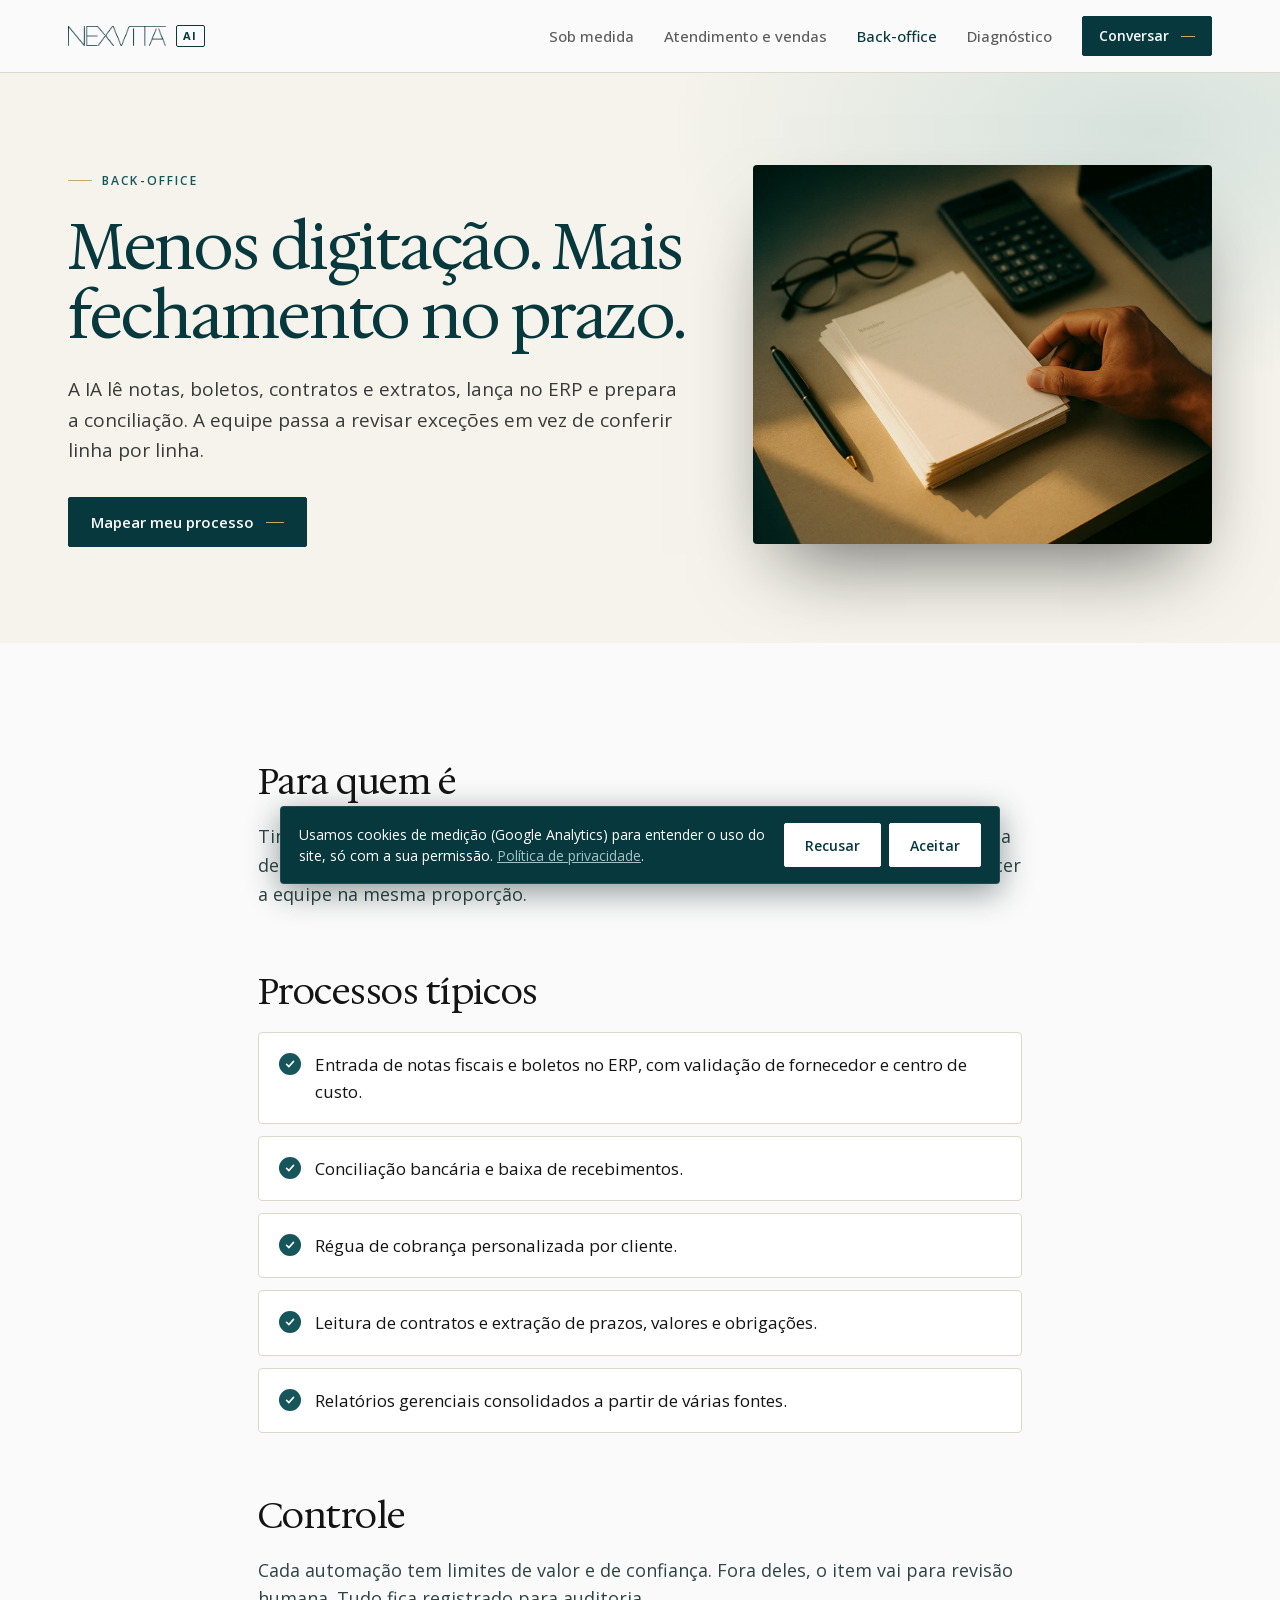
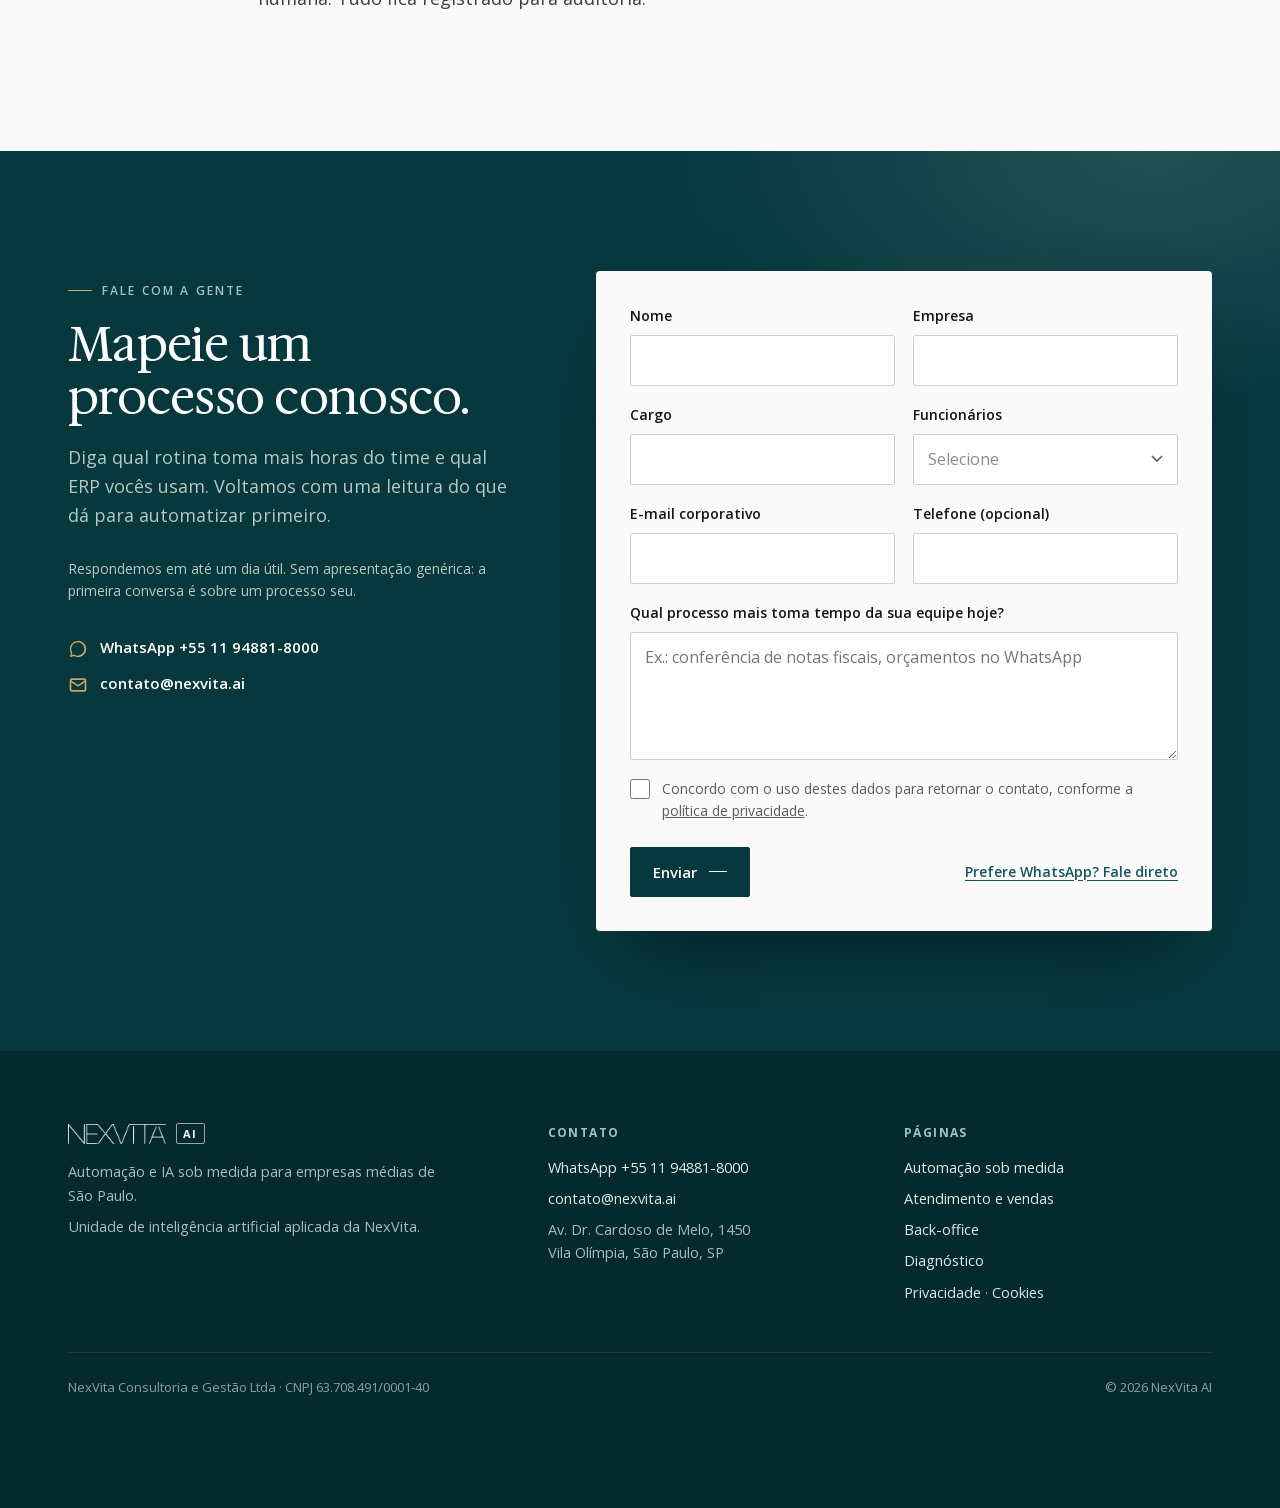
==== commit e107d940: "v3: identidade NexVita (Hedvig/Open Sans, wordmark, petróleo/papel/água), topo claro" ====
--- a/backoffice/index.html
+++ b/backoffice/index.html
@@ -14,15 +14,12 @@
 <meta property="og:locale" content="pt_BR">
 <meta name="theme-color" content="#0B2B29">
 <link rel="icon" href="../assets/favicon.svg" type="image/svg+xml">
-<link rel="preconnect" href="https://fonts.googleapis.com">
-<link rel="preconnect" href="https://fonts.gstatic.com" crossorigin>
-<link rel="stylesheet" href="https://fonts.googleapis.com/css2?family=Inter:wght@400;500;600;700;800;900&display=swap">
-<link rel="stylesheet" href="../assets/site.css?v=20261014">
+<link rel="stylesheet" href="../assets/site.css?v=20261014c">
 <!-- MEDICAO: GA4 (G-KE4MM800WH) só carrega após consentimento, via assets/consent.js. Meta Pixel: não instalado. -->
 </head>
 <body>
 <header class="top"><div class="wrap">
-  <a class="marca" href="../" aria-label="NexVita AI, início">NexVita <b>AI</b></a>
+  <a class="marca" href="../" aria-label="NexVita AI, início"><img src="../assets/img/marca-petroleo.png" width="973" height="199" alt="NexVita"><b>AI</b></a>
   <nav class="nav" aria-label="Principal">
     <a href="../sob-medida/">Sob medida</a>
     <a href="../whatsapp/">Atendimento e vendas</a>
@@ -89,7 +86,7 @@
 </section>
 </main>
 <footer><div class="wrap">
- <div><a class="marca" href="../" aria-label="NexVita AI, início">NexVita <b>AI</b></a><p>Automação e IA sob medida para empresas médias de São Paulo.</p><p>Unidade de inteligência artificial aplicada da NexVita.</p></div>
+ <div><a class="marca" href="../" aria-label="NexVita AI, início"><img src="../assets/img/marca-papel.png" width="973" height="199" alt="NexVita"><b>AI</b></a><p>Automação e IA sob medida para empresas médias de São Paulo.</p><p>Unidade de inteligência artificial aplicada da NexVita.</p></div>
  <div><h4>Contato</h4><ul>
   <li><a data-wa="rodape" href="https://wa.me/5511948818000?text=Ol%C3%A1%2C%20vim%20pelo%20site%20da%20NexVita%20AI%20(backoffice)%20e%20quero%20conversar%20sobre%20um%20processo%20da%20minha%20empresa." target="_blank" rel="noopener">WhatsApp +55 11 94881-8000</a></li>
   <li><a href="mailto:contato@nexvita.ai">contato@nexvita.ai</a></li>
--- a/assets/site.css
+++ b/assets/site.css
@@ -1,24 +1,30 @@
-/* NexVita AI — redesign v2 (Inter, petróleo + bege + dourado) */
+/* NexVita AI — v3 alinhada à marca NexVita (Hedvig + Open Sans, petróleo, papel, água) */
+@font-face{font-family:"Hedvig";src:url("HedvigLettersSerif.woff2") format("woff2");font-weight:400;font-display:swap}
+@font-face{font-family:"Open Sans";src:url("OpenSans.woff2") format("woff2");font-weight:300 800;font-display:swap}
 :root{
-  --petroleo:#0B2B29;
-  --petroleo-2:#123d3a;
-  --petroleo-3:#1a4a46;
-  --verde:#1F7A6E;
-  --dourado:#D8B46A;
-  --dourado-2:#a67c2e;
-  --bege:#F4EFE6;
-  --bege-2:#F2EDE3;
-  --bege-3:#e8e0d1;
-  --papel:#FBF8F2;
-  --tinta:#0B2B29;
-  --cinza:#55625f;
-  --linha:#ddd4c3;
-  --brilho:#D8B46A;
-  --sans:"Inter",system-ui,-apple-system,"Segoe UI",Roboto,sans-serif;
+  --petroleo:#07383d;
+  --petroleo-2:#0d4a4f;
+  --petroleo-3:#165559;
+  --verde:#165559;
+  --dourado:#c9a66b;
+  --dourado-2:#9a7a45;
+  --agua:#9fc3c4;
+  --agua-2:#c4d6d7;
+  --nevoa:#eef3f3;
+  --bege:#f5f3eb;
+  --bege-2:#efece2;
+  --bege-3:#e6e2d6;
+  --papel:#fafafa;
+  --tinta:#141414;
+  --cinza:#5c5c5c;
+  --linha:#dcd8cc;
+  --brilho:#9fc3c4;
+  --serif:"Hedvig",Georgia,"Times New Roman",serif;
+  --sans:"Open Sans",system-ui,-apple-system,"Segoe UI",Roboto,sans-serif;
   --w:1200px;
-  --raio:18px;
-  --sombra:0 1px 2px rgba(11,43,41,.06),0 12px 32px -12px rgba(11,43,41,.22);
-  --ease:cubic-bezier(.2,.7,.2,1);
+  --raio:4px;
+  --sombra:0 1px 2px rgba(7,56,61,.05),0 18px 40px -22px rgba(7,56,61,.28);
+  --ease:cubic-bezier(.2,.7,.1,1);
 }
 *{box-sizing:border-box}
 html{-webkit-text-size-adjust:100%;scroll-behavior:smooth}
@@ -44,7 +50,7 @@
 @media (max-width:820px){.secao{padding:76px 0}.secao-topo{margin-bottom:36px}}
 
 /* topo */
-.top{position:sticky;top:0;z-index:30;background:rgba(11,43,41,.88);backdrop-filter:saturate(1.3) blur(14px);-webkit-backdrop-filter:saturate(1.3) blur(14px);border-bottom:1px solid rgba(255,255,255,.08);color:var(--bege)}
+.top{position:sticky;top:0;z-index:30;background:rgba(7,56,61,.88);backdrop-filter:saturate(1.3) blur(14px);-webkit-backdrop-filter:saturate(1.3) blur(14px);border-bottom:1px solid rgba(255,255,255,.08);color:var(--bege)}
 .top .wrap{display:flex;align-items:center;justify-content:space-between;height:72px;gap:24px}
 .marca{display:flex;align-items:center;gap:10px;text-decoration:none;font-weight:800;font-size:20px;letter-spacing:-.02em;color:#fff}
 .marca::before{content:"";width:26px;height:26px;border-radius:8px;background:linear-gradient(135deg,var(--dourado) 0 50%,var(--verde) 50% 100%);box-shadow:inset 0 0 0 1px rgba(255,255,255,.15)}
@@ -57,7 +63,7 @@
 @media (max-width:960px){.nav a:not(.btn){display:none}}
 
 /* botões */
-.btn{display:inline-flex;align-items:center;gap:12px;min-height:52px;padding:0 8px 0 24px;border-radius:999px;background:var(--dourado);color:var(--petroleo)!important;text-decoration:none;font-weight:700;font-size:16px;border:0;cursor:pointer;font-family:var(--sans);transition:transform .25s var(--ease),box-shadow .25s,background .2s;box-shadow:0 8px 24px -10px rgba(216,180,106,.8)}
+.btn{display:inline-flex;align-items:center;gap:12px;min-height:52px;padding:0 8px 0 24px;border-radius:999px;background:var(--dourado);color:var(--petroleo)!important;text-decoration:none;font-weight:700;font-size:16px;border:0;cursor:pointer;font-family:var(--sans);transition:transform .25s var(--ease),box-shadow .25s,background .2s;box-shadow:0 8px 24px -10px rgba(201,166,107,.8)}
 .btn::after{content:"→";display:grid;place-items:center;width:36px;height:36px;border-radius:50%;background:var(--petroleo);color:var(--dourado);font-weight:700;transition:transform .25s var(--ease)}
 .btn:hover{background:#e3c37f;transform:translateY(-2px)}
 .btn:hover::after{transform:translateX(3px)}
@@ -67,13 +73,13 @@
 .btn-wa:hover{background:rgba(255,255,255,.08);border-color:#fff;transform:translateY(-2px)}
 .btn-wa.no-claro{color:var(--petroleo);border-color:var(--petroleo)}
 .btn-wa.no-claro svg{color:#1f9e5a}
-.btn-wa.no-claro:hover{background:rgba(11,43,41,.06)}
+.btn-wa.no-claro:hover{background:rgba(7,56,61,.06)}
 .link{color:var(--verde);font-weight:700;text-decoration:none;border-bottom:2px solid currentColor;padding-bottom:2px}
 .acoes{display:flex;gap:14px;align-items:center;flex-wrap:wrap}
 
 /* hero */
 .hero{position:relative;background:var(--petroleo);color:var(--bege);overflow:hidden;isolation:isolate}
-.hero::before{content:"";position:absolute;inset:0;z-index:-1;background:radial-gradient(900px 500px at 85% 20%,rgba(31,122,110,.45),transparent 60%),radial-gradient(700px 400px at 10% 110%,rgba(216,180,106,.16),transparent 60%)}
+.hero::before{content:"";position:absolute;inset:0;z-index:-1;background:radial-gradient(900px 500px at 85% 20%,rgba(159,195,196,.45),transparent 60%),radial-gradient(700px 400px at 10% 110%,rgba(201,166,107,.16),transparent 60%)}
 .hero .wrap{display:grid;grid-template-columns:1.1fr .9fr;gap:64px;align-items:center;padding-top:88px;padding-bottom:110px}
 .hero h1{color:#fff;margin:22px 0 0}
 .hero h1 em{font-style:normal;color:var(--dourado)}
@@ -85,7 +91,7 @@
 .hero-foto .moldura{position:absolute;inset:0;border-radius:24px;overflow:hidden;box-shadow:0 40px 80px -30px rgba(0,0,0,.6)}
 .hero-foto img{width:100%;height:100%;object-fit:cover;transform:scale(1.1);transition:transform 1.8s var(--ease);will-change:transform}
 .hero-foto.ativo img{transform:scale(1.02)}
-.hero-foto .moldura::after{content:"";position:absolute;inset:0;background:linear-gradient(180deg,transparent 55%,rgba(11,43,41,.55))}
+.hero-foto .moldura::after{content:"";position:absolute;inset:0;background:linear-gradient(180deg,transparent 55%,rgba(7,56,61,.55))}
 .flutua{position:absolute;z-index:2;background:var(--papel);color:var(--petroleo);border-radius:16px;padding:14px 16px;box-shadow:0 20px 40px -16px rgba(0,0,0,.45);display:flex;gap:12px;align-items:center;font-size:14px;line-height:1.35;max-width:280px;animation:flutuar 6s ease-in-out infinite}
 .flutua b{display:block;font-size:15px}
 .flutua small{display:block;color:var(--cinza);font-size:12px}
@@ -106,14 +112,14 @@
 .faixa .wrap{display:grid;grid-template-columns:repeat(3,1fr);gap:24px;padding-top:30px;padding-bottom:30px}
 .faixa .item{display:flex;gap:16px;align-items:center;font-size:15px;line-height:1.4}
 .faixa strong{display:block;color:#fff;font-size:17px}
-.faixa .num{flex:none;display:grid;place-items:center;width:52px;height:52px;border-radius:14px;background:rgba(216,180,106,.12);color:var(--dourado)}
+.faixa .num{flex:none;display:grid;place-items:center;width:52px;height:52px;border-radius:14px;background:rgba(201,166,107,.12);color:var(--dourado)}
 @media (max-width:820px){.faixa .wrap{grid-template-columns:1fr;gap:18px}}
 
 /* dores com imagem */
 .dores{display:grid;grid-template-columns:repeat(4,1fr);gap:20px}
 .dor{position:relative;border-radius:var(--raio);overflow:hidden;min-height:420px;color:#fff;display:flex;flex-direction:column;justify-content:flex-end;padding:24px;background:var(--petroleo);isolation:isolate;box-shadow:var(--sombra)}
 .dor img{position:absolute;inset:0;width:100%;height:100%;object-fit:cover;z-index:-2;transition:transform .9s var(--ease)}
-.dor::before{content:"";position:absolute;inset:0;z-index:-1;background:linear-gradient(180deg,rgba(11,43,41,0) 30%,rgba(11,43,41,.94) 90%)}
+.dor::before{content:"";position:absolute;inset:0;z-index:-1;background:linear-gradient(180deg,rgba(7,56,61,0) 30%,rgba(7,56,61,.94) 90%)}
 .dor:hover img{transform:scale(1.06)}
 .dor .n{font-size:12px;font-weight:700;letter-spacing:.12em;text-transform:uppercase;color:var(--dourado);margin-bottom:8px}
 .dor h3{font-size:21px;color:#fff;margin-bottom:6px}
@@ -136,7 +142,7 @@
 .bolha.digitando i:nth-child(2){animation-delay:.15s}.bolha.digitando i:nth-child(3){animation-delay:.3s}
 @keyframes pisca{0%,100%{opacity:.3}50%{opacity:1}}
 .seta-demo{width:64px;height:64px;border-radius:50%;background:var(--petroleo);display:grid;place-items:center;color:var(--dourado);font-size:26px;box-shadow:var(--sombra);position:relative}
-.seta-demo::before{content:"";position:absolute;inset:-8px;border-radius:50%;border:2px solid rgba(31,122,110,.5);opacity:0}
+.seta-demo::before{content:"";position:absolute;inset:-8px;border-radius:50%;border:2px solid rgba(159,195,196,.5);opacity:0}
 .planilha{width:100%;border-collapse:collapse;font-size:14px;font-variant-numeric:tabular-nums}
 .planilha th{background:#f6f2ea;text-align:left;font-weight:700;font-size:12px;letter-spacing:.04em;text-transform:uppercase;color:var(--cinza);padding:11px 14px;border-bottom:1px solid #eee6d6}
 .planilha td{padding:12px 14px;border-bottom:1px solid #f1ebdf;white-space:nowrap}
@@ -155,7 +161,7 @@
 @keyframes entra{to{opacity:1;transform:none}}
 @keyframes some{to{opacity:0;height:0;padding:0;margin:-10px 0 0}}
 @keyframes pulso{0%{opacity:1;transform:scale(1)}100%{opacity:0;transform:scale(1.5)}}
-@keyframes realce{0%{background:rgba(216,180,106,.4)}100%{background:rgba(216,180,106,.14)}}
+@keyframes realce{0%{background:rgba(201,166,107,.4)}100%{background:rgba(201,166,107,.14)}}
 @media (max-width:960px){.demo{grid-template-columns:1fr}.seta-demo{margin:0 auto;transform:rotate(90deg)}}
 
 /* passos */
@@ -190,13 +196,13 @@
 
 /* vídeo */
 .video-bloco{display:grid;grid-template-columns:1fr 360px;gap:80px;align-items:center}
-.video-moldura{position:relative;border-radius:28px;overflow:hidden;background:#000;aspect-ratio:9/16;box-shadow:0 40px 80px -30px rgba(0,0,0,.6);border:6px solid #16403c}
+.video-moldura{position:relative;border-radius:28px;overflow:hidden;background:#000;aspect-ratio:9/16;box-shadow:0 40px 80px -30px rgba(0,0,0,.6);border:6px solid #0d4a4f}
 .video-moldura video{width:100%;height:100%;object-fit:cover}
-.video-play{position:absolute;inset:0;display:grid;place-items:center;background:linear-gradient(180deg,rgba(11,43,41,0) 40%,rgba(11,43,41,.5));border:0;cursor:pointer;color:var(--petroleo);padding:0;width:100%}
+.video-play{position:absolute;inset:0;display:grid;place-items:center;background:linear-gradient(180deg,rgba(7,56,61,0) 40%,rgba(7,56,61,.5));border:0;cursor:pointer;color:var(--petroleo);padding:0;width:100%}
 .video-play span{width:84px;height:84px;border-radius:50%;background:var(--dourado);display:grid;place-items:center;animation:anel 2.4s infinite;transition:transform .25s var(--ease)}
 .video-play:hover span{transform:scale(1.08)}
 .video-play svg{margin-left:5px}
-@keyframes anel{0%{box-shadow:0 0 0 0 rgba(216,180,106,.55)}80%,100%{box-shadow:0 0 0 22px rgba(216,180,106,0)}}
+@keyframes anel{0%{box-shadow:0 0 0 0 rgba(201,166,107,.55)}80%,100%{box-shadow:0 0 0 22px rgba(201,166,107,0)}}
 .video-moldura.tocando .video-play{display:none}
 .video-lista{list-style:none;padding:0;margin:28px 0 32px;display:grid;gap:14px}
 .video-lista li{display:flex;gap:14px;align-items:flex-start;color:#d0dcd9}
@@ -219,18 +225,18 @@
 /* faixa com frase sobre foto */
 .faixa-foto{position:relative;min-height:460px;display:flex;align-items:center;overflow:hidden;color:#fff;isolation:isolate;padding:80px 0}
 .faixa-foto img{position:absolute;left:0;right:0;top:-12%;width:100%;height:124%;object-fit:cover;z-index:-2;will-change:transform}
-.faixa-foto::before{content:"";position:absolute;inset:0;z-index:-1;background:linear-gradient(90deg,rgba(11,43,41,.95) 0%,rgba(11,43,41,.8) 45%,rgba(11,43,41,.3) 100%)}
+.faixa-foto::before{content:"";position:absolute;inset:0;z-index:-1;background:linear-gradient(90deg,rgba(7,56,61,.95) 0%,rgba(7,56,61,.8) 45%,rgba(7,56,61,.3) 100%)}
 .faixa-foto blockquote{margin:0;max-width:680px;font-size:clamp(28px,3.4vw,46px);font-weight:800;line-height:1.12;letter-spacing:-.03em}
 .faixa-foto blockquote span{color:var(--dourado)}
 .faixa-foto p{margin-top:22px;color:#cbd8d5;max-width:520px;font-size:18px}
-@media (max-width:700px){.faixa-foto::before{background:linear-gradient(180deg,rgba(11,43,41,.7),rgba(11,43,41,.95))}}
+@media (max-width:700px){.faixa-foto::before{background:linear-gradient(180deg,rgba(7,56,61,.7),rgba(7,56,61,.95))}}
 
 /* home: frentes */
 .frentes{display:grid;grid-template-columns:1.25fr 1fr 1fr;gap:20px}
 .frente{position:relative;display:flex;flex-direction:column;justify-content:flex-end;min-height:380px;border-radius:var(--raio);overflow:hidden;text-decoration:none;color:#fff;padding:28px;isolation:isolate;box-shadow:var(--sombra);background:var(--petroleo)}
 .frente.destaque{grid-row:span 2;min-height:580px}
 .frente img{position:absolute;inset:0;width:100%;height:100%;object-fit:cover;z-index:-2;transition:transform .9s var(--ease)}
-.frente::before{content:"";position:absolute;inset:0;z-index:-1;background:linear-gradient(180deg,rgba(11,43,41,.05) 15%,rgba(11,43,41,.94) 82%)}
+.frente::before{content:"";position:absolute;inset:0;z-index:-1;background:linear-gradient(180deg,rgba(7,56,61,.05) 15%,rgba(7,56,61,.94) 82%)}
 .frente:hover img{transform:scale(1.06)}
 .frente .rot{color:var(--dourado);margin-bottom:12px}
 .frente h3{font-size:24px;color:#fff;margin-bottom:8px}
@@ -269,7 +275,7 @@
 
 /* faixa escura */
 .escuro{background:var(--petroleo);color:#e6eeeb;position:relative;overflow:hidden;isolation:isolate}
-.escuro::before{content:"";position:absolute;inset:0;z-index:-1;background:radial-gradient(800px 420px at 90% 0%,rgba(31,122,110,.35),transparent 60%),radial-gradient(600px 400px at 0% 100%,rgba(216,180,106,.1),transparent 60%)}
+.escuro::before{content:"";position:absolute;inset:0;z-index:-1;background:radial-gradient(800px 420px at 90% 0%,rgba(159,195,196,.35),transparent 60%),radial-gradient(600px 400px at 0% 100%,rgba(201,166,107,.1),transparent 60%)}
 .escuro h2,.escuro h3{color:#fff}
 .escuro .muted{color:#b5c7c3}
 .escuro .acento{color:var(--dourado)}
@@ -291,7 +297,7 @@
 @media (max-width:560px){.campos{grid-template-columns:1fr}form.contato{padding:22px}}
 label{font-size:14px;font-weight:600}
 input,select,textarea{font:inherit;font-size:16px;padding:12px 14px;border:1px solid #d6ccb9;border-radius:12px;background:#fff;color:var(--tinta);min-height:50px;width:100%;transition:border-color .2s,box-shadow .2s}
-input:focus,select:focus,textarea:focus{border-color:var(--verde);box-shadow:0 0 0 4px rgba(31,122,110,.15);outline:none}
+input:focus,select:focus,textarea:focus{border-color:var(--verde);box-shadow:0 0 0 4px rgba(159,195,196,.15);outline:none}
 textarea{min-height:120px;resize:vertical}
 .aceite{display:block;position:relative;padding-left:32px;font-size:14px;font-weight:400;color:var(--cinza);grid-column:1/-1}
 .aceite input{position:absolute;left:0;top:1px;width:20px;min-height:20px;height:20px;margin:0;accent-color:var(--verde)}
@@ -306,7 +312,7 @@
 select:invalid{color:#8a8a8a}
 
 /* rodapé */
-footer{background:#071f1d;color:#a9bbb7;padding:72px 0 110px;font-size:14.5px;line-height:1.6}
+footer{background:#052a2e;color:#a9bbb7;padding:72px 0 110px;font-size:14.5px;line-height:1.6}
 footer .wrap{display:grid;grid-template-columns:1.4fr 1fr 1fr;gap:48px}
 footer .marca{margin-bottom:16px}
 footer h4{margin:0 0 14px;font-size:12px;letter-spacing:.12em;text-transform:uppercase;color:var(--dourado)}
@@ -320,7 +326,7 @@
 
 /* páginas de oferta */
 .oferta-topo{position:relative;background:var(--petroleo);color:var(--bege);padding:88px 0 96px;overflow:hidden;isolation:isolate}
-.oferta-topo::before{content:"";position:absolute;inset:0;z-index:-1;background:radial-gradient(800px 420px at 90% 10%,rgba(31,122,110,.45),transparent 60%)}
+.oferta-topo::before{content:"";position:absolute;inset:0;z-index:-1;background:radial-gradient(800px 420px at 90% 10%,rgba(159,195,196,.45),transparent 60%)}
 .oferta-topo .grid-topo{display:grid;grid-template-columns:1.15fr .85fr;gap:64px;align-items:center}
 .oferta-topo .rot{margin-bottom:22px}
 .oferta-topo h1{font-size:clamp(38px,5vw,64px);color:#fff}
@@ -390,7 +396,104 @@
  .planilha th,.planilha td{padding:10px 10px;font-size:13px}
  .planilha th{font-size:11px}
 }
-.faixa-foto::before{background:linear-gradient(90deg,rgba(11,43,41,.96) 0%,rgba(11,43,41,.88) 45%,rgba(11,43,41,.45) 100%)}
+.faixa-foto::before{background:linear-gradient(90deg,rgba(7,56,61,.96) 0%,rgba(7,56,61,.88) 45%,rgba(7,56,61,.45) 100%)}
 .faixa-foto p{color:#e4ece9}
-@media (max-width:700px){.faixa-foto::before{background:linear-gradient(180deg,rgba(11,43,41,.82),rgba(11,43,41,.96))}}
+@media (max-width:700px){.faixa-foto::before{background:linear-gradient(180deg,rgba(7,56,61,.82),rgba(7,56,61,.96))}}
 .nv-wa.nv-wa-topo{opacity:0;transform:translateY(12px);pointer-events:none}
+
+/* ===== camada de marca v3 ===== */
+body{background:var(--papel)}
+h1,h2,h3,.faixa-foto blockquote{font-family:var(--serif);font-weight:400;letter-spacing:-.015em;line-height:1.08}
+h1{font-size:clamp(42px,5.6vw,78px);font-weight:400;letter-spacing:-.02em}
+h2{font-size:clamp(32px,3.8vw,52px)}
+h3{font-size:23px;letter-spacing:-.005em;line-height:1.2}
+.hero h1 em,.faixa-foto blockquote span{font-style:italic;color:inherit;background:linear-gradient(transparent 88%,var(--dourado) 88% 94%,transparent 94%)}
+.eyebrow,.rot{font-size:12px;font-weight:600;letter-spacing:.18em;color:var(--petroleo-3)}
+.eyebrow::before,.rot::before{width:24px;height:1px;background:var(--dourado)}
+.escuro .eyebrow,.escuro .rot,.oferta-topo .rot{color:var(--agua)}
+/* topo claro com wordmark */
+.top{background:rgba(250,250,250,.92);color:var(--tinta);border-bottom:1px solid var(--linha);backdrop-filter:blur(10px)}
+.marca{gap:10px;color:var(--petroleo)}
+.marca::before{display:none}
+.marca img{height:20px;width:auto}
+.marca b{font-family:var(--sans);font-size:11px;font-weight:700;letter-spacing:.14em;color:var(--petroleo);background:transparent;border:1px solid var(--petroleo);border-radius:2px;padding:1px 6px}
+footer .marca b{color:var(--papel);border-color:rgba(250,250,250,.6)}
+.nav a{color:var(--cinza)}
+.nav a:hover,.nav a[aria-current]{color:var(--petroleo)}
+/* botões: retos, petróleo */
+.btn{border-radius:2px;background:var(--petroleo);color:var(--papel)!important;font-weight:600;font-size:15px;padding:0 22px;gap:12px;box-shadow:none;min-height:50px;border:1px solid var(--petroleo)}
+.btn::after{content:"";width:18px;height:1px;border-radius:0;background:currentColor;transition:width .3s var(--ease)}
+.btn:hover{background:var(--petroleo-3);border-color:var(--petroleo-3);transform:none}
+.btn:hover::after{width:28px;transform:none}
+.nav .btn{min-height:40px;padding:0 16px}
+.nav .btn::after{width:14px;height:1px}
+.btn-wa{border-radius:2px;color:var(--petroleo);border-color:var(--petroleo);font-weight:600;font-size:15px;min-height:50px}
+.btn-wa:hover{background:var(--petroleo);color:var(--papel);border-color:var(--petroleo);transform:none}
+.btn-wa:hover svg{color:var(--papel)}
+.escuro .btn,.oferta-topo .btn{background:var(--papel);color:var(--petroleo)!important;border-color:var(--papel)}
+.escuro .btn:hover,.oferta-topo .btn:hover{background:var(--agua-2)}
+.escuro .btn-wa,.oferta-topo .btn-wa{color:var(--papel);border-color:rgba(250,250,250,.5)}
+.escuro .btn-wa:hover,.oferta-topo .btn-wa:hover{background:var(--papel);color:var(--petroleo)}
+form.contato .btn{background:var(--petroleo);color:var(--papel)!important;border-color:var(--petroleo)}
+form.contato .btn::after{background:currentColor;color:inherit}
+.link{color:var(--petroleo);border-bottom-width:1px;font-weight:600}
+/* hero claro, como o feed */
+.hero{background:var(--bege);color:var(--tinta)}
+.hero::before{background:radial-gradient(800px 500px at 90% 10%,rgba(159,195,196,.35),transparent 60%)}
+.hero h1{color:var(--petroleo)}
+.hero .lead{color:#3a3a3a}
+.hero .eyebrow{color:var(--petroleo-3)}
+.selos li{background:transparent;border:0;border-left:1px solid var(--dourado);border-radius:0;padding:2px 16px 2px 12px;color:var(--petroleo);font-weight:600}
+.selos li::before{display:none}
+.hero-foto .moldura{border-radius:4px;box-shadow:0 40px 80px -40px rgba(7,56,61,.5)}
+.hero-foto .moldura::after{background:linear-gradient(180deg,transparent 60%,rgba(7,56,61,.35))}
+.flutua{border-radius:4px;background:var(--papel);border:1px solid var(--linha)}
+.flutua .ic{border-radius:50%;background:var(--petroleo);color:var(--papel)}
+.flutua .tag{color:var(--dourado-2)}
+/* faixa: tom água claro em vez de escuro */
+.faixa{background:var(--petroleo);color:#d7e4e4}
+.faixa .num{border-radius:50%;background:transparent;border:1px solid rgba(159,195,196,.5);color:var(--agua)}
+/* cards e blocos: cantos discretos */
+.dor,.frente,.passo,.card,.pilar,.principios li,.texto li,.tela,.oferta-foto,form.contato,.video-moldura{border-radius:var(--raio)}
+.dor .n,.frente .rot{color:var(--agua)}
+.passo,.card,.pilar,.principios li,.texto li{background:#fff}
+.passo .num{-webkit-text-stroke:0;color:var(--dourado);font-family:var(--serif);font-weight:400;font-size:56px}
+.passo .quando{color:var(--petroleo-3);letter-spacing:.14em;font-weight:600}
+.linha-passos{height:1px;background:var(--dourado)}
+.card .ic,.pilar .ic{border-radius:50%;background:var(--nevoa);color:var(--petroleo)}
+.card::after{height:1px;background:var(--dourado)}
+.card .ex{border-radius:2px;color:var(--dourado-2)}
+.card .fluxo span{background:var(--nevoa);border-color:var(--agua-2);border-radius:2px}
+.processos li{border-radius:2px;background:#fff}
+.planilha .st{background:var(--nevoa);color:var(--petroleo)}
+.selo-ex{border-radius:2px;color:var(--agua)}
+.seta-demo{color:var(--agua)}
+.secao-topo p{color:var(--cinza)}
+summary{font-family:var(--serif);font-weight:400;font-size:22px}
+summary::after{border-radius:50%;background:transparent;border:1px solid var(--linha);font-family:var(--sans)}
+details[open] summary::after{background:var(--petroleo);color:var(--papel);border-color:var(--petroleo)}
+.video-moldura{border-width:0;border-radius:4px}
+.video-play span{background:var(--papel);color:var(--petroleo)}
+.video-lista li::before,.texto li::before{background-color:var(--petroleo-3)}
+.escuro{background:var(--petroleo)}
+.escuro::before{background:radial-gradient(800px 420px at 90% 0%,rgba(159,195,196,.18),transparent 60%)}
+.oferta-topo{background:var(--bege);color:var(--tinta)}
+.oferta-topo::before{background:radial-gradient(800px 420px at 90% 10%,rgba(159,195,196,.35),transparent 60%)}
+.oferta-topo h1{color:var(--petroleo)}
+.oferta-topo .lead{color:#3a3a3a}
+.oferta-topo .rot{color:var(--petroleo-3)}
+.oferta-topo .muted{color:var(--cinza)}
+.oferta-topo .btn{background:var(--petroleo);color:var(--papel)!important;border-color:var(--petroleo)}
+.oferta-topo .btn:hover{background:var(--petroleo-3)}
+.oferta-topo .btn-wa{color:var(--petroleo);border-color:var(--petroleo)}
+.oferta-topo .foto-topo{border-radius:4px}
+footer{background:#052a2e}
+footer h4{color:var(--agua);font-family:var(--sans)}
+.nv-wa{border-radius:2px}
+#nv-cookies{border-radius:4px}
+.nv-cookies-acoes button{border-radius:2px}
+input,select,textarea{border-radius:2px;border-color:#d4d0c4}
+input:focus,select:focus,textarea:focus{border-color:var(--petroleo-3);box-shadow:0 0 0 3px rgba(159,195,196,.4)}
+
+.flutua.f2{top:auto;bottom:46%}
+@media (max-width:960px){.flutua.f2{top:auto;bottom:52%}}
